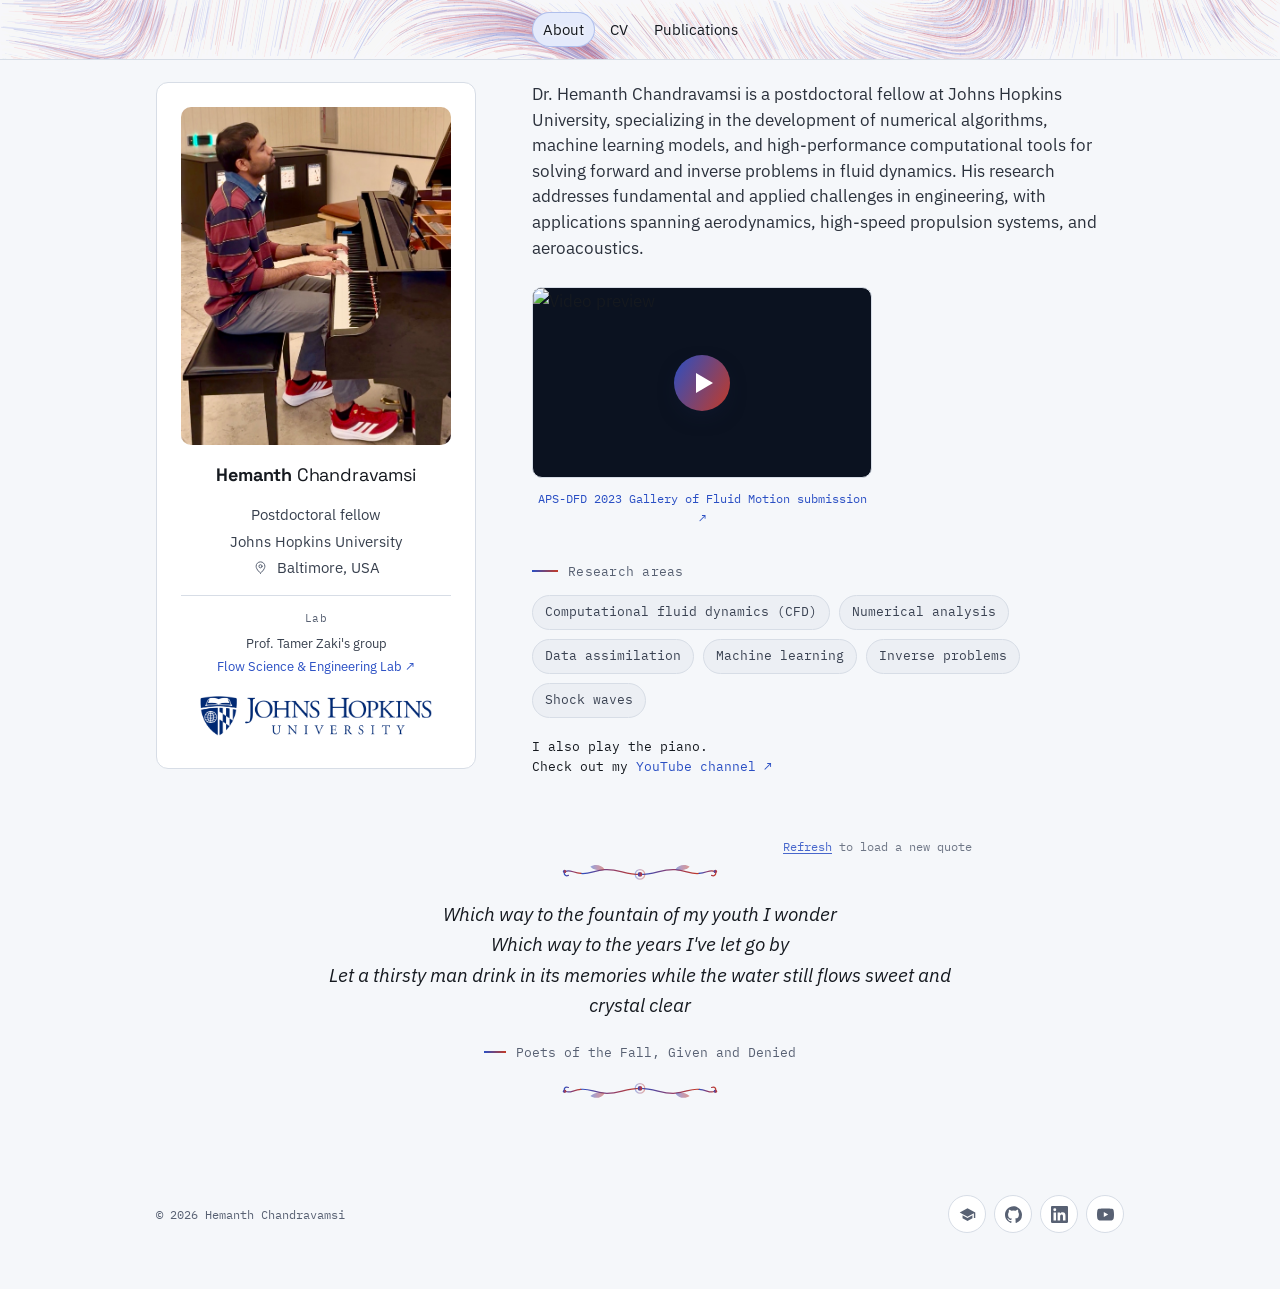
==== index.html @ 1eea8dad "Home: piano photo, YouTube footer icon, two-line channel plug Swap the sidebar portrait for a piano " ====
<!DOCTYPE html>
<html lang="en">
<head>
<!-- Google tag (gtag.js) -->
<script async src="https://www.googletagmanager.com/gtag/js?id=G-M04V89ZM2X"></script>
<script>
  window.dataLayer = window.dataLayer || [];
  function gtag(){dataLayer.push(arguments);}
  gtag('js', new Date());

  gtag('config', 'G-M04V89ZM2X');
</script>
<meta charset="utf-8" />
<meta name="viewport" content="width=device-width, initial-scale=1" />
<title>Hemanth Chandravamsi · Computational Fluid Dynamics</title>
<meta name="description" content="Hemanth Chandravamsi, postdoctoral fellow at Johns Hopkins University. Numerical methods for high-speed flows: shock waves, supersonic jet noise, and scientific machine learning." />
<link rel="preconnect" href="https://fonts.googleapis.com" />
<link rel="preconnect" href="https://fonts.gstatic.com" crossorigin />
<link href="https://fonts.googleapis.com/css2?family=Space+Grotesk:wght@400;500;600;700&family=IBM+Plex+Sans:wght@400;500;600&family=IBM+Plex+Mono:wght@400;500&display=swap" rel="stylesheet" />
<link rel="stylesheet" href="assets/style.css" />
</head>
<body>

<nav class="nav">
  <canvas id="navflow" aria-hidden="true"></canvas>
  <div class="nav-inner">
    <button class="nav-toggle" type="button" aria-label="Open menu" aria-expanded="false"><span></span><span></span><span></span></button>
    <div class="tabs">
      <a href="index.html" aria-current="page">About</a>
      <a href="cv.html">CV</a>
      <a href="publications.html">Publications</a>
    </div>
  </div>
</nav>

<main>
  <section class="section quote-host">
    <div class="wrap split">
      <div>
        <p class="standfirst">Dr. Hemanth Chandravamsi is a postdoctoral fellow at Johns Hopkins University, specializing in the development of numerical algorithms, machine learning models, and high-performance computational tools for solving forward and inverse problems in fluid dynamics. His research addresses fundamental and applied challenges in engineering, with applications spanning aerodynamics, high-speed propulsion systems, and aeroacoustics.</p>
        <figure class="video-figure">
          <div class="video-embed" id="ytfacade" role="button" tabindex="0" aria-label="Play the video">
            <img class="yt-poster" src="https://i.ytimg.com/vi/B1hGOlWYCCA/maxresdefault.jpg" alt="Video preview" loading="lazy" onerror="this.onerror=null;this.src='https://i.ytimg.com/vi/B1hGOlWYCCA/hqdefault.jpg'" />
            <span class="yt-play" aria-hidden="true"></span>
          </div>
          <figcaption class="video-cap">
            <a href="https://gfm.aps.org/meetings/dfd-2023/650210c2199e4c1475d6f135" target="_blank" rel="noopener">APS-DFD 2023 Gallery of Fluid Motion submission ↗</a>
          </figcaption>
        </figure>
        <p class="eyebrow" style="margin-top:34px">Research areas</p>
        <div class="chips">
          <span class="chip">Computational fluid dynamics (CFD)</span>
          <span class="chip">Numerical analysis</span>
          <span class="chip">Data assimilation</span>
          <span class="chip">Machine learning</span>
          <span class="chip">Inverse problems</span>
          <span class="chip">Shock waves</span>
        </div>
        <p class="yt-line">I also play the piano.<br>Check out my <a href="https://www.youtube.com/@HemanthChandravamsi" target="_blank" rel="noopener">YouTube channel ↗</a></p>
      </div>

      <aside class="panel panel-id" aria-label="Hemanth Chandravamsi">
        <img class="panel-photo" src="assets/home/portrait-piano.jpg" alt="Hemanth Chandravamsi" onerror="this.style.display='none'" />
        <p class="id-name"><b>Hemanth</b> Chandravamsi</p>
        <ul class="id-list">
          <li>Postdoctoral fellow</li>
          <li>Johns Hopkins University</li>
          <li><svg class="ic" viewBox="0 0 24 24" fill="none" stroke="currentColor" stroke-width="1.6" stroke-linecap="round" stroke-linejoin="round" aria-hidden="true"><path d="M12 21s7-5.5 7-11a7 7 0 1 0-14 0c0 5.5 7 11 7 11z"/><circle cx="12" cy="10" r="2.5"/></svg>Baltimore, USA</li>
        </ul>
        <div class="id-lab">
          <span class="lab-k">Lab</span>
          <span>Prof. Tamer Zaki's group</span>
          <a href="https://engineering.jhu.edu/zaki/" target="_blank" rel="noopener">Flow Science &amp; Engineering Lab ↗</a>
        </div>
        <div class="id-logo-wrap"><img class="id-logo" src="assets/logos/jhu.png" alt="Johns Hopkins University" loading="lazy" /></div>
      </aside>
    </div>
    <div class="wrap quote-wrap">
      <figure class="quote-box">
        <p class="quote-hint"><button type="button" id="quote-refresh" class="qlink">Refresh</button> to load a new quote</p>
        <svg class="flourish" viewBox="0 0 220 26" aria-hidden="true"><defs><linearGradient id="fg" x1="0" x2="1" y1="0" y2="0"><stop offset="0" stop-color="#2A4FC4"/><stop offset=".5" stop-color="#8a3d6f"/><stop offset="1" stop-color="#C43A26"/></linearGradient></defs><g fill="none" stroke="url(#fg)" stroke-width="1.3" stroke-linecap="round"><path d="M110 13 C126 13 133 7 147 8 C158 8.8 163 13 172 12"/><path d="M172 12 C180 11.3 184 7.5 188 10 C191 12 188.5 15.5 185 14"/><path d="M110 13 C94 13 87 7 73 8 C62 8.8 57 13 48 12"/><path d="M48 12 C40 11.3 36 7.5 32 10 C29 12 31.5 15.5 35 14"/><circle cx="110" cy="13" r="5" opacity=".4"/></g><g fill="url(#fg)" stroke="none"><path d="M147 8 C150 2.5 158 1.8 162 5 C158 9 150 9.5 147 8 Z" opacity=".5"/><path d="M73 8 C70 2.5 62 1.8 58 5 C62 9 70 9.5 73 8 Z" opacity=".5"/><circle cx="189" cy="10" r="1.8"/><circle cx="31" cy="10" r="1.8"/><circle cx="110" cy="13" r="2.4"/></g></svg>
        <p id="quote-fa" style="display:none"></p>
        <blockquote id="quote-text"></blockquote>
        <figcaption id="quote-by"></figcaption>
        <svg class="flourish flip" viewBox="0 0 220 26" aria-hidden="true"><defs><linearGradient id="fg2" x1="0" x2="1" y1="0" y2="0"><stop offset="0" stop-color="#2A4FC4"/><stop offset=".5" stop-color="#8a3d6f"/><stop offset="1" stop-color="#C43A26"/></linearGradient></defs><g fill="none" stroke="url(#fg2)" stroke-width="1.3" stroke-linecap="round"><path d="M110 13 C126 13 133 7 147 8 C158 8.8 163 13 172 12"/><path d="M172 12 C180 11.3 184 7.5 188 10 C191 12 188.5 15.5 185 14"/><path d="M110 13 C94 13 87 7 73 8 C62 8.8 57 13 48 12"/><path d="M48 12 C40 11.3 36 7.5 32 10 C29 12 31.5 15.5 35 14"/><circle cx="110" cy="13" r="5" opacity=".4"/></g><g fill="url(#fg2)" stroke="none"><path d="M147 8 C150 2.5 158 1.8 162 5 C158 9 150 9.5 147 8 Z" opacity=".5"/><path d="M73 8 C70 2.5 62 1.8 58 5 C62 9 70 9.5 73 8 Z" opacity=".5"/><circle cx="189" cy="10" r="1.8"/><circle cx="31" cy="10" r="1.8"/><circle cx="110" cy="13" r="2.4"/></g></svg>
      </figure>
    </div>
  </section>

</main>

<footer class="footer">
  <div class="wrap footer-inner">
    <span class="foot-note">© 2026 Hemanth Chandravamsi</span>
    <div class="social">
      <a href="https://scholar.google.com/citations?user=fM2UaHoAAAAJ&hl=en" target="_blank" rel="noopener" aria-label="Google Scholar"><svg viewBox="0 0 24 24" fill="currentColor" aria-hidden="true"><path d="M5 13.18v4L12 21l7-3.82v-4L12 17l-7-3.82zM12 3 1 9l11 6 9-4.91V17h2V9L12 3z"/></svg></a>
      <a href="https://github.com/hemanthgrylls" target="_blank" rel="noopener" aria-label="GitHub"><svg viewBox="0 0 24 24" fill="currentColor" aria-hidden="true"><path d="M12 .5C5.37.5 0 5.87 0 12.5c0 5.3 3.44 9.8 8.21 11.39.6.11.82-.26.82-.58 0-.29-.01-1.05-.02-2.06-3.34.73-4.04-1.61-4.04-1.61-.55-1.39-1.34-1.76-1.34-1.76-1.09-.75.08-.73.08-.73 1.21.09 1.84 1.24 1.84 1.24 1.07 1.84 2.81 1.31 3.5 1 .11-.78.42-1.31.76-1.61-2.67-.3-5.47-1.34-5.47-5.95 0-1.31.47-2.39 1.24-3.23-.12-.31-.54-1.53.12-3.19 0 0 1.01-.32 3.3 1.23a11.5 11.5 0 0 1 6 0c2.29-1.55 3.3-1.23 3.3-1.23.66 1.66.24 2.88.12 3.19.77.84 1.24 1.92 1.24 3.23 0 4.62-2.81 5.64-5.49 5.94.43.37.81 1.1.81 2.22 0 1.6-.01 2.89-.01 3.29 0 .32.22.7.83.58A12.01 12.01 0 0 0 24 12.5C24 5.87 18.63.5 12 .5z"/></svg></a>
      <a href="https://www.linkedin.com/in/hemanth-chandravamsi-6863078b/" target="_blank" rel="noopener" aria-label="LinkedIn"><svg viewBox="0 0 24 24" fill="currentColor" aria-hidden="true"><path d="M20.45 20.45h-3.56v-5.57c0-1.33-.02-3.04-1.85-3.04-1.85 0-2.14 1.45-2.14 2.94v5.67H9.34V9h3.42v1.56h.05c.48-.9 1.64-1.85 3.37-1.85 3.6 0 4.27 2.37 4.27 5.46v6.28zM5.34 7.43a2.06 2.06 0 1 1 0-4.13 2.06 2.06 0 0 1 0 4.13zM7.12 20.45H3.56V9h3.56v11.45zM22.22 0H1.77C.79 0 0 .77 0 1.73v20.54C0 23.23.79 24 1.77 24h20.45c.98 0 1.78-.77 1.78-1.73V1.73C24 .77 23.2 0 22.22 0z"/></svg></a>
      <a href="https://www.youtube.com/@HemanthChandravamsi" target="_blank" rel="noopener" aria-label="YouTube"><svg viewBox="0 0 24 24" fill="currentColor" aria-hidden="true"><path d="M23.5 6.19a3.02 3.02 0 0 0-2.12-2.14C19.51 3.5 12 3.5 12 3.5s-7.51 0-9.38.55A3.02 3.02 0 0 0 .5 6.19 31.6 31.6 0 0 0 0 12a31.6 31.6 0 0 0 .5 5.81 3.02 3.02 0 0 0 2.12 2.14c1.87.55 9.38.55 9.38.55s7.51 0 9.38-.55a3.02 3.02 0 0 0 2.12-2.14A31.6 31.6 0 0 0 24 12a31.6 31.6 0 0 0-.5-5.81zM9.6 15.6V8.4L15.82 12 9.6 15.6z"/></svg></a>
    </div>
  </div>
</footer>

<script src="assets/fields.js"></script>
<script src="assets/navflow.js"></script>
<script>
(function () {
  var quotes = [
    { t: "Plato is my friend, Aristotle is my friend, but my greatest friend is truth.", b: "Sir Isaac Newton" },
    { t: "Fear is for people who don't get out very much.", b: "Rick Steves" },
    { t: "The first principle is that you must not fool yourself and you are the easiest person to fool.", b: "Richard P. Feynman" },
    { t: "I think it's much more interesting to live not knowing than to have answers which might be wrong.", b: "Richard P. Feynman" },
    { t: "You can know the name of a bird in all the languages of the world, but when you're finished, you'll know absolutely nothing whatever about the bird. So let's look at the bird and see what it's doing. That's what counts. I learned very early the difference between knowing the name of something and knowing something.", b: "Richard P. Feynman" },
    { t: "What you do in life, echoes in eternity.", b: "Marcus Aurelius, Meditations" },
    { t: "Choose not to be harmed — and you won't feel harmed.\nDon't feel harmed — and you haven't been.", b: "Marcus Aurelius, Meditations (trans. Gregory Hays)" },
    { t: "The best revenge is to be unlike him who performed the injury.", b: "Marcus Aurelius, Meditations (trans. George Long)" },
    { t: "How ridiculous and how strange to be surprised at anything which happens in life.", b: "Marcus Aurelius, Meditations" },
    { t: "The impediment to action advances action. What stands in the way becomes the way.", b: "Marcus Aurelius, Meditations (trans. Gregory Hays)" },
    { t: "Truth is the beginning of every good to the gods, and of every good to man.", b: "Plato" },
    { t: "Games are lost in the same spirit in which they are won.", b: "Unknown" },
    { t: "In reality it is always you vs you.", b: "Virat Kohli" },
    { t: "It is good people who make good places.", b: "Anna Sewell" },
    { t: "I think you should keep going just to see what happens.", b: "Unknown" },
    { t: "Nullius in verba (Take nobody's word for it).", b: "Royal Society" },
    { t: "What I cannot create, I do not understand.", b: "Richard P. Feynman" },
    { t: "I would rather have questions that can't be answered than answers that can't be questioned.", b: "Richard P. Feynman" },
    { t: "Study hard what interests you the most in the most undisciplined, irreverent and original manner possible.", b: "Richard P. Feynman" },
    { t: "Nearly everything is really interesting if you go into it deeply enough.", b: "Richard P. Feynman" },
    { t: "It doesn't matter how beautiful your theory is; if it doesn't agree with experiment, it's wrong.", b: "Richard P. Feynman" },
    { t: "I think I can safely say that nobody understands quantum mechanics.", b: "Richard P. Feynman" },
    { t: "Logic is the foundation of the certainty of all the knowledge we acquire.", b: "Leonhard Euler" },
    { t: "Mathematicians have tried in vain to this day to discover some order in the sequence of prime numbers, and we have reason to believe that it is a mystery into which the human mind will never penetrate.", b: "Leonhard Euler" },
    { t: "Nothing takes place in the world whose meaning is not that of some maximum or minimum.", b: "Leonhard Euler" },
    { t: "Be less curious about people and more curious about ideas.", b: "Marie Curie" },
    { t: "We suffer more often in imagination than in reality.", b: "Seneca" },
    { t: "The butterfly counts not months but moments, and has time enough.", b: "Rabindranath Tagore" },
    { t: "No man is free who is not master of himself.", b: "Epictetus" },
    { t: "Where the clear stream of reason has not lost its way into the dreary desert sand of dead habit; where the mind is led forward by thee into ever-widening thought and action, into that heaven of freedom.", b: "Rabindranath Tagore" },
    { t: "For the mind that is uncontrolled there is no wisdom. For the uncontrolled there is no peace. And for one without peace, how can there be happiness?", b: "Gita" },
    { t: "Get busy living, or get busy dying.", b: "The Shawshank Redemption" },
    { t: "You will love again the stranger who was your self. Give wine. Give bread. Give back your heart to itself, to the stranger who has loved you all your life, whom you ignored for another, who knows you by heart. Sit. Feast on your life.", b: "Derek Walcott, Love After Love" },
    { script: "از کفر و ز اسلام برون صحرائیست، ما را به میان آن فضا سودائیست", rtl: 1, t: "Out beyond ideas of wrongdoing and rightdoing, there is a field. I'll meet you there.", b: "Rumi" },
    { script: "అంతరాంతరము లెంచి చూడ పిండపు శోధనమొక్కటే\n(Antharantharamu lenchi chooda pindapu shodhanamokkate)", t: "When you look deep inside, the physical creation and biological reality of all human beings are completely identical.", b: "Annamayya Keerthanalu" },
    { t: "The greatest victory is that which requires no battle.", b: "Sun Tzu, The Art of War" },
    { t: "Pain and suffering are always inevitable for a large intelligence and a deep heart.", b: "Fyodor Dostoevsky, Crime and Punishment" },
    { t: "An injury to one is an injury to all.", b: "Industrial Workers of the World" },
    { t: "Create what is worthy of being created, not what the powerful will reward you for.", b: "Bammera Pothana" },
    { t: "The woods are lovely, dark and deep,\nBut I have promises to keep,\nAnd miles to go before I sleep,\nAnd miles to go before I sleep.", b: "Robert Frost, Stopping by Woods on a Snowy Evening" },
    { t: "Then you remembered who you are.", b: "Unknown" },
    { t: "The pursuit of positive experience is itself a negative experience.\nThe acceptance of negative experience is itself a positive experience.", b: "Mark Manson, The Subtle Art of Not Giving a F*ck \u2014 the Backwards Law" },
    { t: "Why do we fall, Bruce?\nSo that we can learn to pick ourselves up.", b: "Batman Begins" },
    { t: "Do you have the patience to wait\ntill your mud settles and the water is clear?\nCan you remain unmoving\ntill the right action arises by itself?", b: "Lao Tzu, Tao Te Ching (trans. Stephen Mitchell)" },
    { t: "If you want to become whole,\nlet yourself be partial.\nIf you want to become straight,\nlet yourself be crooked.\nIf you want to become full,\nlet yourself be empty.", b: "Lao Tzu, Tao Te Ching (trans. Stephen Mitchell)" },
    { t: "By letting it go it all gets done.", b: "Lao Tzu, Tao Te Ching" },
    { script: "जब जब दर्द का बादल छाया, जब ग़म का साया लहराया\nजब आँसू पलकों तक आया, जब यह तनहा दिल घबराया\nहमने दिल को यह समझाया\nदिल आख़िर तू क्यूँ रोता है\n(Jab jab dard ka baadal chhaya, jab gham ka saaya lehraya\nJab aansu palkon tak aaya, jab yeh tanha dil ghabraya\nHumne dil ko yeh samjhaya\nDil aakhir tu kyun rota hai)", t: "Whenever the cloud of pain has gathered, whenever sorrow’s shadow has swayed, whenever tears have risen to the lashes, whenever this lonely heart has trembled — we have told the heart: after all, why do you weep?", b: "Javed Akhtar, Zindagi Na Milegi Dobara" },
    { t: "You don't have to finish everything tonight.", b: "Unknown" },
    { d: 1, t: "Which way to the fountain of my youth I wonder\nWhich way to the years I've let go by\nLet a thirsty man drink in its memories while the water still flows sweet and crystal clear", b: "Poets of the Fall, Given and Denied" }
  ];
  var qt = document.getElementById("quote-text");
  var qb = document.getElementById("quote-by");
  var qfa = document.getElementById("quote-fa");
  var box = document.querySelector(".quote-box");
  var lastShown = -1;
  // the designated default quote, shown to a first-time visitor
  function defaultIndex() {
    for (var i = 0; i < quotes.length; i++) if (quotes[i].d) return i;
    return 0;
  }
  // shuffled "deck" so every quote appears once before any repeats
  var deck = [];
  function refill() {
    deck = quotes.map(function (_, i) { return i; });
    for (var i = deck.length - 1; i > 0; i--) {
      var j = Math.floor(Math.random() * (i + 1));
      var t = deck[i]; deck[i] = deck[j]; deck[j] = t;
    }
    if (deck.length > 1 && deck[0] === lastShown) { var s = deck[0]; deck[0] = deck[1]; deck[1] = s; }
  }
  function nextIndex() {
    if (!deck.length) refill();
    return deck.shift();
  }
  function render(i) {
    lastShown = i;
    if (quotes[i].script) { qfa.textContent = quotes[i].script; qfa.dir = quotes[i].rtl ? "rtl" : "ltr"; qfa.style.display = ""; }
    else { qfa.textContent = ""; qfa.style.display = "none"; }
    qt.textContent = quotes[i].t;
    qb.textContent = quotes[i].b;
  }
  // first-ever visit shows the default quote; the deck guarantees no repeats until all shown
  function showQuote() { render(nextIndex()); }
  var firstVisit = false;
  try { if (!localStorage.getItem("qSeen")) { firstVisit = true; localStorage.setItem("qSeen", "1"); } } catch (e) {}
  refill();
  if (firstVisit) {
    var di = defaultIndex();
    var dp = deck.indexOf(di); if (dp > -1) deck.splice(dp, 1);
    render(di);
  } else {
    render(nextIndex());
  }
  var rb = document.getElementById("quote-refresh");
  var reduce = window.matchMedia && window.matchMedia("(prefers-reduced-motion: reduce)").matches;

  function fadeInNew() {
    showQuote();
    qb.classList.remove("no-dash");
    var els = [qt, qb];
    if (qfa.style.display !== "none") els.push(qfa);
    for (var i = 0; i < els.length; i++) { els[i].style.color = ""; els[i].style.opacity = "0"; }
    requestAnimationFrame(function () {
      for (var i = 0; i < els.length; i++) { els[i].style.transition = "opacity .32s ease"; els[i].style.opacity = "1"; }
      setTimeout(function () { for (var j = 0; j < els.length; j++) els[j].style.transition = ""; }, 380);
    });
  }

  // dissolve one element's rendered content into rising particles, then call onDone.
  // opts.dash draws the author line's gradient dash so it breaks up too.
  function dissolveEl(el, onDone, opts) {
    opts = opts || {};
    var rect = el.getBoundingClientRect();
    var w = Math.ceil(rect.width), h = Math.ceil(rect.height);
    if (!w || !h) { onDone(); return; }
    var cs = getComputedStyle(el);
    var dpr = Math.min(window.devicePixelRatio || 1, 2);
    var cv = document.createElement("canvas");
    cv.width = w * dpr; cv.height = h * dpr;
    cv.style.cssText = "position:absolute;left:0;top:0;width:" + w + "px;height:" + h + "px;pointer-events:none;";
    var c = cv.getContext("2d");
    c.scale(dpr, dpr);
    var fs = parseFloat(cs.fontSize);
    var lh = parseFloat(cs.lineHeight) || fs * 1.6;
    c.font = cs.fontStyle + " " + cs.fontWeight + " " + fs + "px " + cs.fontFamily;
    c.textBaseline = "middle";
    if (opts.dash) {
      // author line: gradient dash + gap + text, centered as one group
      c.textAlign = "left";
      var dashW = 22, gap = 10, midY = h / 2;
      var txt = el.textContent || "";
      var txtW = c.measureText(txt).width;
      var startX = Math.max(0, (w - (dashW + gap + txtW)) / 2);
      var g = c.createLinearGradient(startX, 0, startX + dashW, 0);
      g.addColorStop(0, "#2A4FC4"); g.addColorStop(1, "#C43A26");
      c.fillStyle = g;
      c.fillRect(startX, midY - 1, dashW, 2);
      c.fillStyle = cs.color;
      c.fillText(txt, startX + dashW + gap, midY);
    } else {
      c.fillStyle = cs.color;
      c.textAlign = "center";
      var words = (el.textContent || "").split(/\s+/), lines = [], cur = "";
      for (var i = 0; i < words.length; i++) {
        var t = cur ? cur + " " + words[i] : words[i];
        if (c.measureText(t).width > w && cur) { lines.push(cur); cur = words[i]; } else cur = t;
      }
      if (cur) lines.push(cur);
      var oy = (h - lines.length * lh) / 2;
      for (var j = 0; j < lines.length; j++) c.fillText(lines[j], w / 2, oy + (j + 0.5) * lh);
    }
    var data = c.getImageData(0, 0, cv.width, cv.height).data;
    var step = (w * h > 90000) ? 4 : (w > 480 ? 3 : 2);
    var ps = [];
    for (var y = 0; y < h; y += step) {
      for (var x = 0; x < w; x += step) {
        var idx = (Math.round(y * dpr) * cv.width + Math.round(x * dpr)) * 4;
        if (data[idx + 3] > 90) {
          ps.push({ x: x, y: y, vx: (Math.random() - 0.5) * 1.1, vy: -(0.3 + Math.random() * 1.3), a: 1, d: 0.012 + Math.random() * 0.022, col: data[idx] + "," + data[idx + 1] + "," + data[idx + 2] });
        }
      }
    }
    c.clearRect(0, 0, w, h);
    el.style.position = "relative";
    el.style.color = "transparent";
    if (opts.dash) el.classList.add("no-dash");
    el.appendChild(cv);
    function frame() {
      c.clearRect(0, 0, w, h);
      var alive = 0;
      for (var k = 0; k < ps.length; k++) {
        var p = ps[k];
        if (p.a <= 0) continue;
        p.x += p.vx; p.y += p.vy; p.vy += 0.014; p.a -= p.d;
        if (p.a > 0) { alive++; c.globalAlpha = p.a; c.fillStyle = "rgb(" + p.col + ")"; c.fillRect(p.x, p.y, 1.6, 1.6); }
      }
      if (alive > 0) { requestAnimationFrame(frame); }
      else { cv.remove(); onDone(); }
    }
    requestAnimationFrame(frame);
  }

  // dissolve the quote, author (with its dash), and script line together, then swap in
  function dissolve() {
    var items = [{ el: qt }, { el: qb, dash: true }];
    if (qfa.style.display !== "none" && qfa.textContent) items.push({ el: qfa });
    var pending = items.length;
    var done = function () { if (--pending === 0) fadeInNew(); };
    for (var i = 0; i < items.length; i++) dissolveEl(items[i].el, done, items[i].dash ? { dash: true } : null);
  }

  if (rb) {
    rb.addEventListener("click", function () {
      if (reduce) { showQuote(); return; }
      try { dissolve(); } catch (e) { showQuote(); }
    });
  }

  var f = document.getElementById("ytfacade");
  if (f) {
    var play = function () {
      f.innerHTML = '<iframe src="https://www.youtube-nocookie.com/embed/B1hGOlWYCCA?autoplay=1&modestbranding=1&rel=0&playsinline=1" title="Large-eddy simulation of an impinging supersonic jet" allow="autoplay; encrypted-media; picture-in-picture; web-share" referrerpolicy="strict-origin-when-cross-origin" allowfullscreen></iframe>';
      f.removeAttribute("role");
      f.removeAttribute("tabindex");
      f.removeAttribute("aria-label");
    };
    f.addEventListener("click", play);
    f.addEventListener("keydown", function (e) {
      if (e.key === "Enter" || e.key === " ") { e.preventDefault(); play(); }
    });
  }
})();
</script>
</body>
</html>
---- assets/style.css ----
/* ============================================================
   Hemanth Chandravamsi — personal site
   Identity: CFD "coolwarm" diverging colormap on instrument paper.
   ============================================================ */

:root {
  /* palette */
  --ground:   #F5F7FA;   /* cool off-white / instrument paper */
  --ground-2: #ECEFF4;   /* faint panel tint */
  --line:     #D7DDE6;   /* hairlines */
  --text:     #15191F;   /* ink */
  --muted:    #586173;   /* secondary text */
  --cool:     #2A4FC4;   /* blue end of coolwarm — compression */
  --warm:     #C43A26;   /* red end of coolwarm — expansion / heat */
  --cool-soft:#E4EAFB;
  --warm-soft:#F8E6E2;
  --cat-comp: var(--warm);   /* compressible flows */
  --cat-num:  var(--cool);   /* numerical analysis */
  --cat-ml:   #2E9E63;       /* machine learning */
  --cat-hpc:  #E0A32E;       /* software / HPC */

  /* type */
  --display: "Space Grotesk", system-ui, sans-serif;
  --body: "IBM Plex Sans", system-ui, sans-serif;
  --mono: "IBM Plex Mono", ui-monospace, "SFMono-Regular", monospace;

  /* scale / rhythm */
  --maxw: 1080px;
  --pad: clamp(20px, 5vw, 56px);
  --r: 12px;
}

* { box-sizing: border-box; }

html { -webkit-text-size-adjust: 100%; scroll-behavior: smooth; }

body {
  margin: 0;
  background: var(--ground);
  overflow-x: hidden;
  color: var(--text);
  font-family: var(--body);
  font-size: 17px;
  line-height: 1.6;
  -webkit-font-smoothing: antialiased;
  text-rendering: optimizeLegibility;
}

@media (prefers-reduced-motion: reduce) {
  html { scroll-behavior: auto; }
}

a { color: var(--cool); text-decoration: none; }
a:hover { text-decoration: underline; text-underline-offset: 3px; }

:focus-visible {
  outline: 2px solid var(--cool);
  outline-offset: 3px;
  border-radius: 3px;
}

img { max-width: 100%; display: block; }

/* ---------- layout primitives ---------- */
.wrap { max-width: var(--maxw); margin: 0 auto; padding-inline: var(--pad); }

.eyebrow {
  font-family: var(--mono);
  font-size: 12.5px;
  letter-spacing: 0.02em;
  color: var(--muted);
  margin: 0 0 14px;
  display: flex;
  align-items: center;
  gap: 10px;
}
.eyebrow::before {
  content: "";
  width: 26px; height: 2px;
  background: linear-gradient(90deg, var(--cool), var(--warm));
  display: inline-block;
}

h1, h2, h3 { font-family: var(--display); font-weight: 600; line-height: 1.08; letter-spacing: -0.01em; }

/* ---------- top nav (tabs) ---------- */
.nav {
  position: sticky;
  top: 0;
  z-index: 20;
  background: var(--ground);
  border-bottom: 1px solid var(--line);
  overflow: hidden;
}
#navflow {
  position: absolute;
  inset: 0;
  width: 100%;
  height: 100%;
  display: block;
  pointer-events: none;
  z-index: 0;
}
.nav-inner {
  position: relative;
  z-index: 1;
  max-width: var(--maxw);
  margin: 0 auto;
  padding: 12px var(--pad);
  display: flex;
  align-items: center;
  justify-content: center;
  gap: 18px;
}
.brand {
  font-family: var(--display);
  font-weight: 400;
  font-size: 17.5px;
  letter-spacing: -0.01em;
  color: var(--text);
  margin-right: auto;
  display: flex;
  align-items: center;
  gap: 10px;
  text-shadow: 0 0 5px var(--ground), 0 0 5px var(--ground);
}
.brand b { font-weight: 700; }
.brand:hover { text-decoration: none; }
.brand .mark {
  width: 13px; height: 13px; border-radius: 50%;
  background: radial-gradient(circle at 32% 32%, var(--warm), var(--cool) 78%);
  box-shadow: 0 0 0 3px var(--ground), 0 0 0 4px var(--line);
}
.tabs { display: flex; gap: 4px; flex-wrap: wrap; }
.tabs a {
  font-size: 14.5px;
  color: var(--text);
  padding: 6px 11px;
  border-radius: 999px;
  white-space: nowrap;
  /* ground-colored halo keeps text legible over the navflow particles */
  text-shadow: 0 0 5px var(--ground), 0 0 5px var(--ground);
}
.tabs a:hover { color: var(--text); background: var(--ground-2); text-decoration: none; }
.tabs a[aria-current="page"] {
  color: var(--text);
  background: var(--cool-soft);
  box-shadow: inset 0 0 0 1px color-mix(in srgb, var(--cool) 28%, transparent);
}

/* mobile hamburger (hidden on desktop) */
.nav-toggle {
  display: none;
  flex-direction: column;
  justify-content: center;
  gap: 4px;
  width: 40px;
  height: 34px;
  padding: 0 9px;
  background: #fff;
  border: 1px solid var(--line);
  border-radius: 8px;
  cursor: pointer;
}
.nav-toggle span {
  display: block;
  width: 100%;
  height: 2px;
  background: var(--text);
  border-radius: 2px;
  transition: transform .2s ease, opacity .2s ease;
}
.nav.open .nav-toggle span:nth-child(1) { transform: translateY(6px) rotate(45deg); }
.nav.open .nav-toggle span:nth-child(2) { opacity: 0; }
.nav.open .nav-toggle span:nth-child(3) { transform: translateY(-6px) rotate(-45deg); }

@media (max-width: 600px) {
  .nav-inner { flex-wrap: wrap; }
  .nav-toggle { display: flex; }
  .tabs {
    display: none;
    flex-basis: 100%;
    width: 100%;
    flex-direction: column;
    align-items: center;
    gap: 2px;
    margin-top: 8px;
    padding-top: 8px;
    border-top: 1px solid var(--line);
  }
  .nav.open .tabs { display: flex; }
  .tabs a { padding: 11px 12px; font-size: 15px; }
}

/* ---------- hero ---------- */
.hero { position: relative; overflow: hidden; border-bottom: 1px solid var(--line); }
#flow {
  position: absolute; inset: 0;
  width: 100%; height: 100%;
  display: block;
}
.hero::after { /* legibility veil — fades the field toward text */
  content: "";
  position: absolute; inset: 0;
  background:
    linear-gradient(100deg, var(--ground) 8%, color-mix(in srgb, var(--ground) 55%, transparent) 52%, transparent 86%);
  pointer-events: none;
}
.hero-inner {
  position: relative;
  z-index: 2;
  max-width: var(--maxw);
  margin: 0 auto;
  padding: clamp(16px, 2.6vw, 28px) var(--pad) clamp(14px, 2.2vw, 24px);
}
.hero h1 {
  font-size: clamp(30px, 4.8vw, 50px);
  margin: 0 0 10px;
  max-width: 18ch;
}
.lede {
  font-size: clamp(18px, 2.4vw, 22px);
  line-height: 1.5;
  color: #2b313c;
  max-width: 42ch;
  margin: 0 0 14px;
}
.lede .hl { color: var(--warm); font-weight: 500; }

/* buttons */
.actions { display: flex; flex-wrap: wrap; gap: 12px; }
.btn {
  font-family: var(--body);
  font-size: 15px;
  font-weight: 500;
  padding: 11px 20px;
  border-radius: 999px;
  border: 1px solid var(--line);
  background: #fff;
  color: var(--text);
  cursor: pointer;
  transition: transform .12s ease, box-shadow .12s ease, background .12s ease;
}
.btn:hover { text-decoration: none; transform: translateY(-1px); box-shadow: 0 6px 18px -10px rgba(20,30,60,.5); }
.btn.primary {
  background: var(--cool);
  border-color: var(--cool);
  color: #fff;
}
.btn.primary:hover { background: color-mix(in srgb, var(--cool) 88%, black); }

/* ---------- sections ---------- */
.section { padding: clamp(48px, 8vw, 88px) 0; border-bottom: 1px solid var(--line); }
.section:last-of-type { border-bottom: 0; }
main > section:first-of-type { padding-top: clamp(14px, 2vw, 22px); }
.section h2 { font-size: clamp(26px, 4vw, 38px); margin: 0 0 8px; }
.section .sub { color: var(--muted); margin: 0 0 36px; max-width: 56ch; }

.lead-text { font-size: 18px; max-width: 62ch; }
.lead-text p { margin: 0 0 18px; }

.standfirst {
  font-size: clamp(15px, 1.6vw, 16.5px);
  line-height: 1.55;
  color: #2b313c;
  max-width: 58ch;
  margin: 0 0 22px;
}
.standfirst .hl { color: var(--warm); font-weight: 500; }

.yt-line { font-family: var(--mono); font-size: 12.5px; margin: 18px 0 0; }

.video-embed {
  position: relative;
  width: 100%;
  max-width: 560px;
  aspect-ratio: 16 / 9;
  margin: 28px 0 4px;
  border-radius: 10px;
  overflow: hidden;
  border: 1px solid var(--line);
  background: #0b1220;
}
.video-embed iframe {
  position: absolute;
  inset: 0;
  width: 100%;
  height: 100%;
  border: 0;
}
.video-embed[role="button"] { cursor: pointer; }
.yt-poster { position: absolute; inset: 0; width: 100%; height: 100%; object-fit: cover; }
.yt-play {
  position: absolute; top: 50%; left: 50%; transform: translate(-50%, -50%);
  width: 56px; height: 56px; border-radius: 50%;
  background: linear-gradient(120deg, var(--cool), var(--warm));
  box-shadow: 0 8px 22px -8px rgba(20, 30, 60, .65);
  display: grid; place-items: center;
  transition: transform .15s ease;
}
.yt-play::before {
  content: ""; width: 0; height: 0; margin-left: 4px;
  border-left: 17px solid #fff;
  border-top: 10px solid transparent;
  border-bottom: 10px solid transparent;
}
.video-embed:hover .yt-play,
.video-embed:focus-visible .yt-play { transform: translate(-50%, -50%) scale(1.07); }
.video-figure { max-width: 340px; margin: 26px 0 0; }
.video-figure .eyebrow { margin-bottom: 12px; }
.video-figure .video-embed { margin: 0; }
.video-cap {
  margin: 12px 0 0;
  text-align: center;
  display: flex;
  flex-direction: column;
  gap: 4px;
}
.video-cap .vtitle { font-family: var(--body); font-style: italic; font-size: 13.5px; color: var(--text); }
.video-cap a { font-family: var(--mono); font-size: 11.5px; color: var(--cool); }

/* ---------- rotating quote box ---------- */
.quote-wrap { margin-top: clamp(34px, 5vw, 56px); }
.quote-host { padding-bottom: clamp(30px, 4vw, 48px); }
.quote-box {
  position: relative;
  max-width: 720px;
  margin: 0 auto;
  text-align: center;
  padding: 6px clamp(12px, 4vw, 28px);
  transition: opacity .28s ease, filter .28s ease, transform .28s ease;
}
.quote-box.q-swap {
  opacity: 0;
  filter: blur(7px);
  transform: translateY(9px) scale(.985);
}
@media (prefers-reduced-motion: reduce) {
  .quote-box { transition: none; }
}
.flourish { display: block; width: min(210px, 58%); height: auto; margin: 0 auto 12px; }
.flourish.flip { transform: scaleY(-1); margin: 14px auto 0; }
.quote-hint {
  margin: 0 0 6px;
  text-align: right;
  font-family: var(--mono);
  font-size: 11.5px;
  color: var(--muted);
  opacity: .85;
}
.qlink {
  font: inherit;
  color: var(--cool);
  background: none;
  border: 0;
  padding: 0;
  cursor: pointer;
  text-decoration: underline;
  text-underline-offset: 2px;
}
.qlink:hover { color: color-mix(in srgb, var(--cool) 82%, black); }
.quote-box #quote-fa {
  font-family: "Kohinoor Telugu", "Telugu Sangam MN", "Nirmala UI", "Noto Sans Telugu", "Noto Naskh Arabic", var(--body), sans-serif;
  font-size: clamp(18px, 2.2vw, 22px);
  line-height: 1.5;
  color: var(--muted);
  margin: 0 0 14px;
  white-space: pre-line;
}
.quote-box blockquote {
  font-family: var(--body);
  font-style: italic;
  font-size: clamp(16px, 1.9vw, 19px);
  line-height: 1.6;
  color: var(--text);
  margin: 0;
  white-space: pre-line;
}
.quote-box figcaption {
  font-family: var(--mono);
  font-size: 12.5px;
  color: var(--muted);
  margin-top: 22px;
  display: inline-flex;
  align-items: center;
  gap: 10px;
}
.quote-box figcaption::before {
  content: "";
  display: inline-block;
  width: 22px;
  height: 2px;
  background: linear-gradient(90deg, var(--cool), var(--warm));
}
.quote-box figcaption.no-dash::before { display: none; }

/* research-interest chips */
.chips { display: flex; flex-wrap: wrap; gap: 9px; margin-top: 8px; }
.chip {
  font-family: var(--mono);
  font-size: 13px;
  padding: 6px 12px;
  border-radius: 999px;
  background: var(--ground-2);
  border: 1px solid var(--line);
  color: #3a4252;
}

/* generic card grid */
.grid { display: grid; gap: 18px; }
.grid.cols-2 { grid-template-columns: repeat(auto-fit, minmax(280px, 1fr)); }
.grid.cols-3 { grid-template-columns: repeat(auto-fit, minmax(240px, 1fr)); }

.card {
  background: #fff;
  border: 1px solid var(--line);
  border-radius: var(--r);
  padding: 26px 24px;
  position: relative;
}
.card .idx {
  font-family: var(--mono);
  font-size: 12.5px;
  color: var(--cool);
  letter-spacing: 0.08em;
}
.card h3 { font-size: 20px; margin: 10px 0 10px; }
.card p { margin: 0; color: #38404e; font-size: 15.5px; line-height: 1.55; }
.card .topline { height: 3px; border-radius: 3px 3px 0 0; position: absolute; top: 0; left: 0; right: 0;
  background: linear-gradient(90deg, var(--cool), var(--warm)); opacity: .85; }

/* featured project cards */
.proj { display: flex; flex-direction: column; gap: 12px; }
.proj .tag {
  font-family: var(--mono); font-size: 11.5px; letter-spacing: .08em;
  color: var(--warm);
}
.proj .links { display: flex; gap: 14px; font-family: var(--mono); font-size: 13px; margin-top: auto; }

/* ---------- metrics ---------- */
.metrics {
  display: grid;
  grid-template-columns: repeat(auto-fit, minmax(150px, 1fr));
  gap: 1px;
  background: var(--line);
  border: 1px solid var(--line);
  border-radius: var(--r);
  overflow: hidden;
  margin-bottom: 40px;
}
.metric { background: #fff; padding: 24px 22px; }
.metric .n { font-family: var(--display); font-size: 40px; font-weight: 600; line-height: 1;
  background: linear-gradient(135deg, var(--cool), var(--warm)); -webkit-background-clip: text; background-clip: text; color: transparent; }
.metric .l { font-family: var(--mono); font-size: 12px; letter-spacing: .08em; color: var(--muted); margin-top: 10px; }

/* compact citation line under the journal list */
.pub-head {
  display: flex;
  justify-content: space-between;
  align-items: baseline;
  gap: 6px 20px;
  flex-wrap: wrap;
  border-bottom: 1px solid var(--line);
  padding-bottom: 10px;
  margin: 0 0 6px;
}
.pub-head h3 {
  font-family: var(--display);
  font-size: 14px;
  font-weight: 600;
  letter-spacing: .04em;
  color: var(--muted);
  margin: 0; padding: 0; border: 0;
}
.metrics-mini {
  font-family: var(--mono);
  font-size: 12.5px;
  color: var(--muted);
  margin: 0;
  text-align: right;
}
.metrics-mini b { color: var(--text); font-weight: 600; }
.metrics-mini a { color: var(--cool); white-space: nowrap; }

/* ---------- publications ---------- */
.wrap.pubs { max-width: 920px; }
.pub-group {
  background: #fff;
  border: 1px solid var(--line);
  border-radius: var(--r);
  padding: 18px 26px 6px;
  box-shadow: 0 1px 3px rgba(20, 30, 60, .05);
  margin-bottom: 18px;
}
.pub-group > h3 {
  font-family: var(--display); font-size: 14px; font-weight: 600;
  letter-spacing: .04em; color: var(--muted);
  border-bottom: 1px solid var(--line); padding-bottom: 10px; margin: 0 0 6px;
}
.pub {
  position: relative;
  display: grid;
  grid-template-columns: 56px minmax(0, 1fr);
  gap: 18px;
  padding: 18px 0;
  border-bottom: 1px solid var(--line);
  align-items: baseline;
}
.pub:last-child { border-bottom: 0; }
.pub .year { font-family: var(--mono); font-size: 14px; color: var(--cool); }
.pub .title { font-family: var(--display); font-size: 17.5px; font-weight: 500; line-height: 1.3; margin: 0 0 6px; }
.pub .title a { color: var(--text); }
.pub .authors { font-size: 14.5px; color: var(--muted); margin: 0 0 6px; }
.pub .authors .me { color: var(--text); font-weight: 600; }
.pub .eqc { font-size: 13px; color: #6a7280; margin: 0 0 6px; }
.pub .meta { font-family: var(--mono); font-size: 12.5px; color: #6a7280; display: flex; flex-wrap: wrap; align-items: center; gap: 6px 12px; }
.arxiv-pdf { display: inline-flex; align-items: center; color: #C8322A; }
.arxiv-pdf:hover { opacity: .7; }
.arxiv-pdf svg { width: 16px; height: 16px; display: block; }
.pub .venue { font-style: italic; font-family: var(--body); color: #404856; }
.pub .cites { color: var(--warm); }

/* category accent bar (left edge) + color key */
.pub::before {
  content: "";
  position: absolute;
  left: -14px; top: 18px; bottom: 18px;
  width: 4px; border-radius: 4px;
  background: var(--bar, transparent);
}
.bar-c  { --bar: var(--cat-comp); }
.bar-n  { --bar: var(--cat-num); }
.bar-m  { --bar: var(--cat-ml); }
.bar-nc { --bar: linear-gradient(var(--cat-num) 0 50%, var(--cat-comp) 50% 100%); }
.bar-cs { --bar: linear-gradient(var(--cat-comp) 0 50%, var(--cat-hpc) 50% 100%); }
.bar-mc { --bar: linear-gradient(var(--cat-comp) 0 50%, var(--cat-ml) 50% 100%); }
.bar-mn { --bar: linear-gradient(var(--cat-num) 0 50%, var(--cat-ml) 50% 100%); }
.bar-ms { --bar: linear-gradient(var(--cat-ml) 0 50%, var(--cat-hpc) 50% 100%); }
.pub-key {
  display: flex; flex-wrap: wrap; gap: 8px 20px;
  margin: 0 0 18px; font-size: 13px; color: var(--muted);
}
.pub-key span { display: inline-flex; align-items: center; gap: 7px; }
.pub-key .dot { width: 9px; height: 9px; border-radius: 50%; display: inline-block; }
.dot-c { background: var(--cat-comp); }
.dot-n { background: var(--cat-num); }
.dot-m { background: var(--cat-ml); }
.dot-s { background: var(--cat-hpc); }

.talk { padding: 14px 0; border-bottom: 1px solid var(--line); }
.talk:last-child { border-bottom: 0; }
.talk .t { font-weight: 500; font-family: var(--display); }
.talk .d { font-family: var(--mono); font-size: 12.5px; color: var(--muted); }

/* ---------- gallery ---------- */
.gallery {
  display: grid;
  grid-template-columns: repeat(auto-fit, minmax(280px, 1fr));
  gap: 16px;
}
.tile {
  border: 1px solid var(--line);
  border-radius: var(--r);
  overflow: hidden;
  background: #fff;
}
.tile canvas, .tile img { width: 100%; height: 230px; object-fit: cover; display: block; background: #0b1220; }
.tile .cap { padding: 14px 16px; }
.tile .cap .k { font-family: var(--mono); font-size: 11.5px; letter-spacing: .06em; color: var(--warm); }
.tile .cap .t { font-family: var(--display); font-weight: 500; font-size: 16px; margin: 4px 0 4px; }
.tile .cap .d { font-size: 13.5px; color: var(--muted); margin: 0; line-height: 1.45; }

.note {
  font-size: 14.5px; color: var(--muted);
  background: var(--ground-2); border: 1px dashed var(--line);
  border-radius: var(--r); padding: 16px 18px; margin-top: 28px;
}
.note code { font-family: var(--mono); font-size: 13px; color: var(--cool); }

/* ---------- misc page ---------- */
.link-list { columns: 2; column-gap: 40px; }
.link-list li { break-inside: avoid; margin-bottom: 9px; font-size: 15px; }
@media (max-width: 620px) { .link-list { columns: 1; } }

.influences { display: flex; flex-wrap: wrap; gap: 8px; }
.influences .person {
  font-family: var(--mono); font-size: 13px; color: #3a4252;
  border: 1px solid var(--line); border-radius: 999px; padding: 6px 13px; background: #fff;
}

.quote {
  font-family: var(--display); font-weight: 500;
  font-size: clamp(20px, 3vw, 27px); line-height: 1.35;
  max-width: 24ch; margin: 0;
}
.quote .by { display: block; font-family: var(--mono); font-size: 13px; font-weight: 400; color: var(--muted); margin-top: 14px; }

/* ---------- footer ---------- */
.footer { padding: 40px 0 56px; }
.footer-inner { display: flex; flex-wrap: wrap; gap: 18px 28px; align-items: center; justify-content: space-between; }
.social { display: flex; gap: 8px; }
.social a {
  display: inline-flex; align-items: center; justify-content: center;
  width: 38px; height: 38px; color: var(--muted);
  border: 1px solid var(--line); border-radius: 50%; background: #fff;
  transition: color .12s ease, border-color .12s ease, transform .12s ease;
}
.social a:hover { color: var(--text); border-color: var(--cool); text-decoration: none; transform: translateY(-1px); }
.social svg { width: 17px; height: 17px; display: block; }
.foot-note { font-family: var(--mono); font-size: 12px; color: var(--muted); }

/* ---------- profile / CV timeline ---------- */
.cv-list { margin-top: 6px; }
.cv-item {
  display: grid;
  grid-template-columns: 160px 1fr;
  gap: 24px;
  padding: 24px 0;
  border-bottom: 1px solid var(--line);
}
.cv-item:last-child { border-bottom: 0; }
.cv-item .when { font-family: var(--mono); font-size: 13px; color: var(--cool); padding-top: 3px; }
.cv-item .role { font-family: var(--display); font-weight: 600; font-size: 19px; margin: 0 0 3px; line-height: 1.2; }
.cv-item .org { color: var(--muted); font-size: 15px; margin: 0 0 10px; }
.cv-item .desc { margin: 0; font-size: 15px; color: #38404e; line-height: 1.55; }
.cv-item .note-inline { font-family: var(--mono); font-size: 12.5px; color: var(--warm); margin-left: 8px; }
@media (max-width: 680px) { .cv-item { grid-template-columns: 1fr; gap: 6px; } }

/* ---------- CV: card layout (al-folio style) ---------- */
.cv { max-width: 920px; }
.cv-card {
  background: #fff;
  border: 1px solid var(--line);
  border-radius: var(--r);
  padding: 20px 26px 8px;
  margin-bottom: 18px;
  box-shadow: 0 1px 3px rgba(20, 30, 60, .05);
}
.cv-card > h3 {
  font-family: var(--display);
  font-size: 20px;
  font-weight: 600;
  margin: 4px 0 2px;
}
.cv-row {
  display: grid;
  grid-template-columns: 158px 1fr;
  gap: 22px;
  padding: 18px 0;
  border-top: 1px solid var(--line);
  margin-top: 14px;
}
.cv-row:first-of-type { border-top: 0; margin-top: 6px; }
.cv-aside { text-align: center; padding-top: 2px; }
.cv-badge {
  display: block;
  white-space: nowrap;
  text-align: center;
  font-family: var(--mono);
  font-size: 11px;
  font-weight: 600;
  letter-spacing: .03em;
  color: #4a5160;
  background: linear-gradient(120deg, color-mix(in srgb, var(--cool) 13%, #fff), color-mix(in srgb, var(--warm) 13%, #fff));
  border: 1px solid color-mix(in srgb, var(--cool) 15%, var(--line));
  border-radius: 6px;
  padding: 6px 8px;
  line-height: 1.3;
}
.cv-inst { display: block; font-size: 20px; margin-top: 9px; opacity: .55; }
.edu-row { grid-template-columns: 158px 1fr auto; }
.cv-logo {
  align-self: center;
  justify-self: end;
  height: 52px; width: auto; max-width: 120px;
  object-fit: contain;
}
.cv-logo[src*="iitm"], .cv-logo[src*="bits"] { height: 60px; max-width: 132px; }
/* wordmark logo shown in place of an institution name */
.id-logo-wrap { margin-top: 18px; }
.id-logo { display: inline-block; height: 40px; width: auto; max-width: 100%; }
.cv-body .title { font-family: var(--display); font-weight: 600; font-size: 17px; margin: 0 0 3px; }
.cv-body .title .note-inline { color: var(--warm); }
.cv-body .host { color: var(--muted); font-size: 14.5px; margin: 0 0 8px; line-height: 1.5; }
.cv-body .host b { color: #2b313c; font-weight: 600; }
.cv-body ul { margin: 0; padding-left: 18px; }
.cv-body li { font-size: 14.5px; color: #38404e; line-height: 1.5; margin-bottom: 4px; }
.cv-table { width: 100%; border-collapse: collapse; margin: 8px 0 10px; }
.cv-table td { padding: 6px 0; vertical-align: top; font-size: 15px; }
.cv-table td.k { font-weight: 600; width: 150px; color: var(--text); padding-right: 16px; }
.cv-table td.v { color: #38404e; }
.cv-card .intro { color: var(--muted); font-size: 14.5px; margin: 6px 0 4px; }
.cv-journals { margin: 6px 0 12px; padding-left: 18px; columns: 2; column-gap: 32px; }
.cv-journals li { font-size: 14.5px; color: #38404e; margin-bottom: 5px; break-inside: avoid; }
@media (max-width: 620px) {
  .cv-row { grid-template-columns: 1fr; gap: 8px; }
  .cv-aside { text-align: left; }
  .cv-badge { display: inline-block; }
  .cv-journals { columns: 1; }
  .pub-head { flex-direction: column; align-items: flex-start; gap: 4px; }
  .metrics-mini { text-align: left; }
  /* keep education logos on the right, centered against the text block */
  .edu-row {
    grid-template-columns: 1fr auto;
    column-gap: 16px;
    align-items: center;
  }
  .edu-row .cv-aside { grid-column: 1; grid-row: 1; }
  .edu-row .cv-body  { grid-column: 1; grid-row: 2; margin-bottom: 0; }
  .edu-row .cv-logo  {
    grid-column: 2; grid-row: 1 / span 2;
    align-self: center; justify-self: end;
    height: 44px; max-width: 88px;
  }
  .edu-row .cv-logo[src*="iitm"], .edu-row .cv-logo[src*="bits"] { height: 50px; max-width: 96px; }
  .id-logo { height: 34px; }
}

/* split layout for about: text + side panel */
.split { display: grid; grid-template-columns: 320px 1fr; gap: clamp(28px, 5vw, 56px); align-items: start; }
.split .panel { order: -1; }
@media (max-width: 800px) { .split { grid-template-columns: 1fr; } }

.panel { background: #fff; border: 1px solid var(--line); border-radius: var(--r); padding: 24px; }
.panel h3 { font-size: 15px; font-family: var(--display); margin: 0 0 14px; letter-spacing: .02em; }
.panel dl { margin: 0; display: grid; grid-template-columns: auto 1fr; gap: 10px 14px; font-size: 14.5px; }
.panel dt { font-family: var(--mono); font-size: 12px; color: var(--muted); letter-spacing: .06em; }
.panel dd { margin: 0; color: #2b313c; }

.panel-photo {
  width: 100%;
  aspect-ratio: 4 / 5;
  object-fit: cover;
  object-position: center 85%;
  border-radius: 10px;
  display: block;
  margin: 0 0 16px;
}
.panel-id { text-align: center; }
.id-name {
  font-family: var(--display);
  font-size: 18px;
  font-weight: 400;
  letter-spacing: -0.01em;
  color: var(--text);
  margin: 6px 0 14px;
}
.id-name b { font-weight: 700; }
.id-list { list-style: none; margin: 0; padding: 0; display: flex; flex-direction: column; gap: 3px; }
.id-list li { display: flex; align-items: center; justify-content: center; gap: 9px; font-size: 14.5px; color: #38404e; }
.id-list .ic { width: 15px; height: 15px; flex: none; color: var(--muted); }
.id-lab {
  display: flex;
  flex-direction: column;
  gap: 3px;
  font-size: 13px;
  color: #38404e;
  margin: 16px 0 0;
  padding-top: 14px;
  border-top: 1px solid var(--line);
}
.id-lab .lab-k {
  font-family: var(--mono);
  font-size: 11px;
  letter-spacing: .06em;
  color: var(--muted);
  margin-bottom: 3px;
}
.id-lab a { color: var(--cool); }

.portrait {
  aspect-ratio: 4/5; border-radius: var(--r); overflow: hidden;
  background:
    radial-gradient(120% 120% at 30% 20%, var(--warm-soft), transparent 55%),
    radial-gradient(120% 120% at 80% 90%, var(--cool-soft), transparent 55%),
    var(--ground-2);
  border: 1px solid var(--line);
  display: flex; align-items: center; justify-content: center;
  font-family: var(--mono); font-size: 12.5px; color: var(--muted); text-align: center; padding: 20px;
}
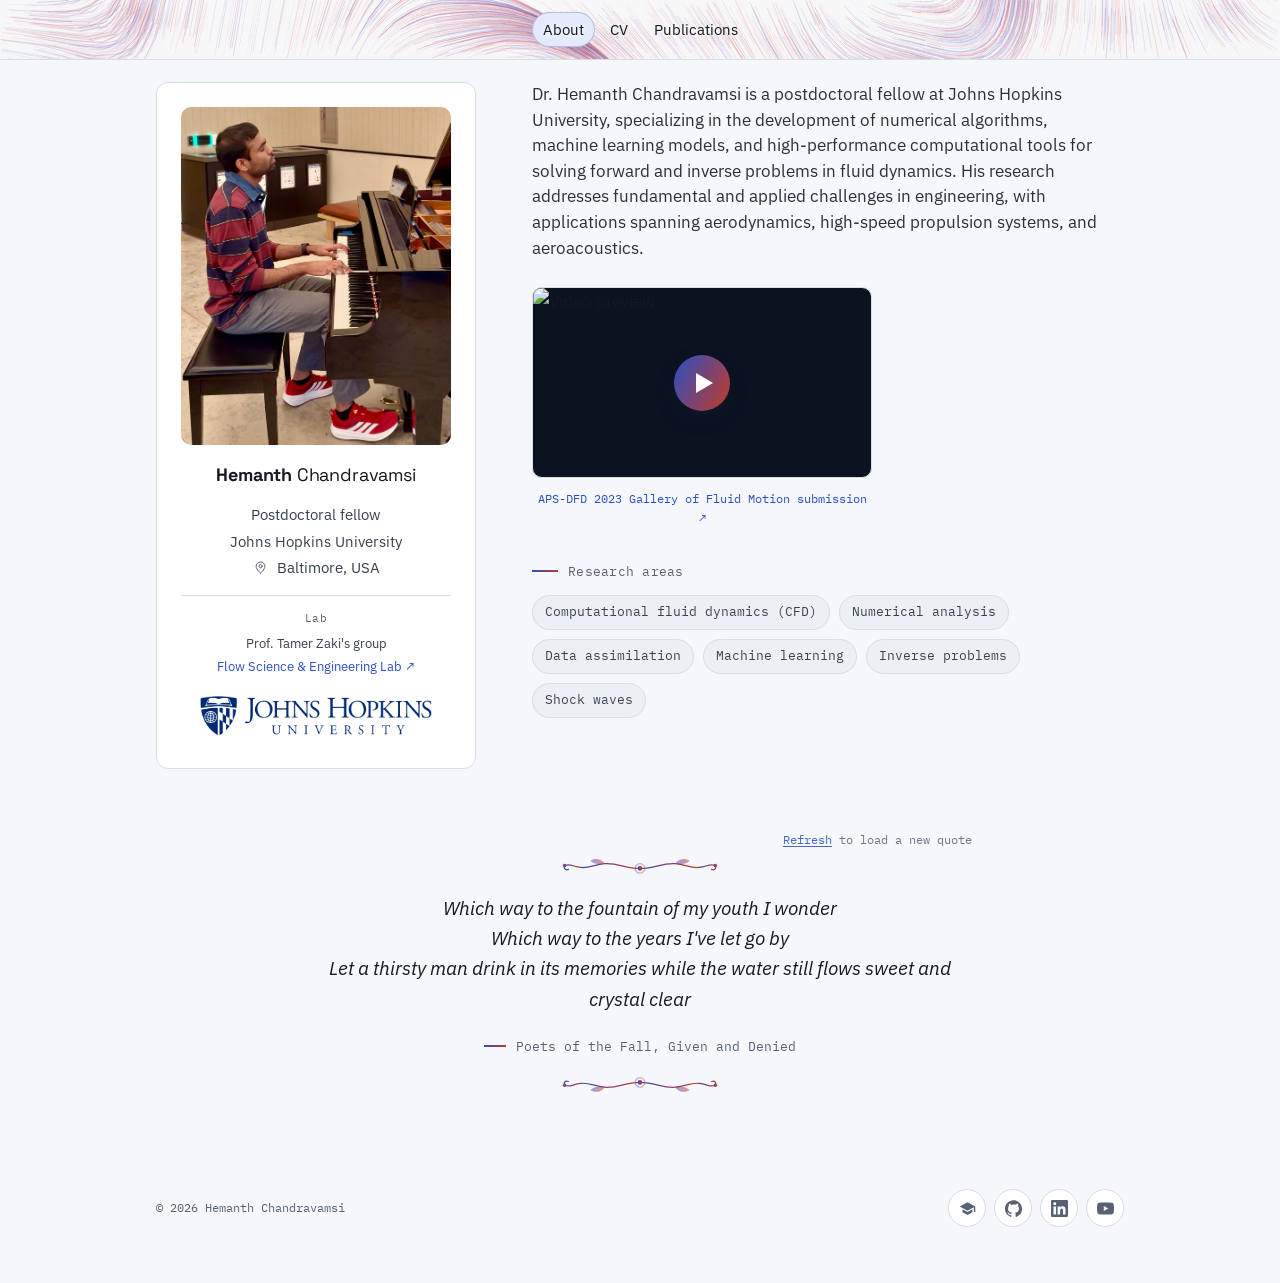
==== commit 59768c5f: "Home: remove piano/YouTube line and a quote; CV: cite JFM 2026 directly Drop the piano/YouTube plug " ====
--- a/index.html
+++ b/index.html
@@ -56,7 +56,6 @@
           <span class="chip">Inverse problems</span>
           <span class="chip">Shock waves</span>
         </div>
-        <p class="yt-line">I also play the piano.<br>Check out my <a href="https://www.youtube.com/@HemanthChandravamsi" target="_blank" rel="noopener">YouTube channel ↗</a></p>
       </div>
 
       <aside class="panel panel-id" aria-label="Hemanth Chandravamsi">
@@ -129,7 +128,6 @@
     { t: "It doesn't matter how beautiful your theory is; if it doesn't agree with experiment, it's wrong.", b: "Richard P. Feynman" },
     { t: "I think I can safely say that nobody understands quantum mechanics.", b: "Richard P. Feynman" },
     { t: "Logic is the foundation of the certainty of all the knowledge we acquire.", b: "Leonhard Euler" },
-    { t: "Mathematicians have tried in vain to this day to discover some order in the sequence of prime numbers, and we have reason to believe that it is a mystery into which the human mind will never penetrate.", b: "Leonhard Euler" },
     { t: "Nothing takes place in the world whose meaning is not that of some maximum or minimum.", b: "Leonhard Euler" },
     { t: "Be less curious about people and more curious about ideas.", b: "Marie Curie" },
     { t: "We suffer more often in imagination than in reality.", b: "Seneca" },
--- a/assets/style.css
+++ b/assets/style.css
@@ -267,8 +267,6 @@
   margin: 0 0 22px;
 }
 .standfirst .hl { color: var(--warm); font-weight: 500; }
-
-.yt-line { font-family: var(--mono); font-size: 12.5px; margin: 18px 0 0; }
 
 .video-embed {
   position: relative;
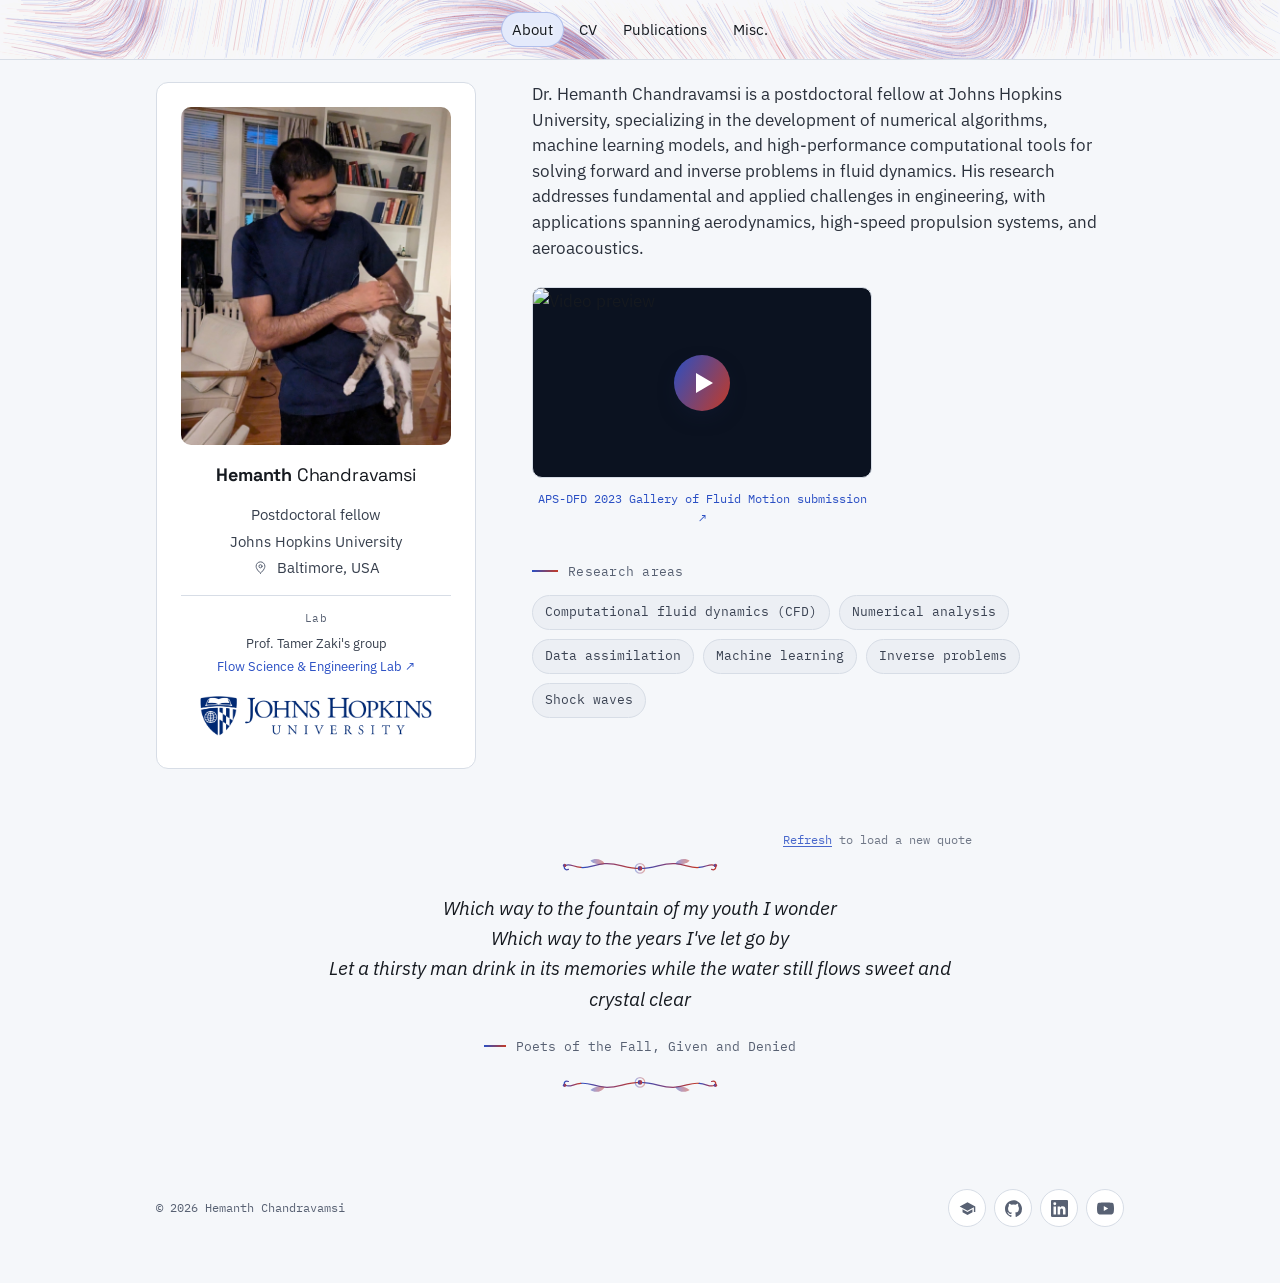
==== commit 1db68d07: "Home: revert to cat portrait; footer: add YouTube icon site-wide Revert the sidebar photo back to po" ====
--- a/index.html
+++ b/index.html
@@ -29,6 +29,7 @@
       <a href="index.html" aria-current="page">About</a>
       <a href="cv.html">CV</a>
       <a href="publications.html">Publications</a>
+      <a href="misc.html">Misc.</a>
     </div>
   </div>
 </nav>
@@ -59,7 +60,7 @@
       </div>
 
       <aside class="panel panel-id" aria-label="Hemanth Chandravamsi">
-        <img class="panel-photo" src="assets/home/portrait-piano.jpg" alt="Hemanth Chandravamsi" onerror="this.style.display='none'" />
+        <img class="panel-photo" src="assets/home/portrait-cat.jpg" alt="Hemanth Chandravamsi" onerror="this.style.display='none'" />
         <p class="id-name"><b>Hemanth</b> Chandravamsi</p>
         <ul class="id-list">
           <li>Postdoctoral fellow</li>
@@ -152,6 +153,8 @@
     { t: "By letting it go it all gets done.", b: "Lao Tzu, Tao Te Ching" },
     { script: "जब जब दर्द का बादल छाया, जब ग़म का साया लहराया\nजब आँसू पलकों तक आया, जब यह तनहा दिल घबराया\nहमने दिल को यह समझाया\nदिल आख़िर तू क्यूँ रोता है\n(Jab jab dard ka baadal chhaya, jab gham ka saaya lehraya\nJab aansu palkon tak aaya, jab yeh tanha dil ghabraya\nHumne dil ko yeh samjhaya\nDil aakhir tu kyun rota hai)", t: "Whenever the cloud of pain has gathered, whenever sorrow’s shadow has swayed, whenever tears have risen to the lashes, whenever this lonely heart has trembled — we have told the heart: after all, why do you weep?", b: "Javed Akhtar, Zindagi Na Milegi Dobara" },
     { t: "You don't have to finish everything tonight.", b: "Unknown" },
+    { t: "A person who has no inner life will always be a slave to his surroundings.", b: "Henry Frederick Amiel" },
+    { t: "Some battles are not meant to be won, they're just meant to be faced with courage.", b: "Unknown" },
     { d: 1, t: "Which way to the fountain of my youth I wonder\nWhich way to the years I've let go by\nLet a thirsty man drink in its memories while the water still flows sweet and crystal clear", b: "Poets of the Fall, Given and Denied" }
   ];
   var qt = document.getElementById("quote-text");
--- a/assets/style.css
+++ b/assets/style.css
@@ -576,22 +576,82 @@
 .note code { font-family: var(--mono); font-size: 13px; color: var(--cool); }
 
 /* ---------- misc page ---------- */
-.link-list { columns: 2; column-gap: 40px; }
-.link-list li { break-inside: avoid; margin-bottom: 9px; font-size: 15px; }
-@media (max-width: 620px) { .link-list { columns: 1; } }
-
-.influences { display: flex; flex-wrap: wrap; gap: 8px; }
-.influences .person {
-  font-family: var(--mono); font-size: 13px; color: #3a4252;
-  border: 1px solid var(--line); border-radius: 999px; padding: 6px 13px; background: #fff;
-}
-
-.quote {
-  font-family: var(--display); font-weight: 500;
-  font-size: clamp(20px, 3vw, 27px); line-height: 1.35;
-  max-width: 24ch; margin: 0;
-}
-.quote .by { display: block; font-family: var(--mono); font-size: 13px; font-weight: 400; color: var(--muted); margin-top: 14px; }
+.wrap.misc { max-width: 920px; }
+.misc-toc { margin: 4px 0 28px; }
+.misc-toc .toc-title {
+  font-family: var(--mono); font-size: 12px; letter-spacing: .06em; text-transform: uppercase;
+  color: var(--muted); margin: 0 0 10px;
+}
+.misc-toc ol { margin: 0; padding: 0; list-style: none; counter-reset: toc; }
+.misc-toc li { counter-increment: toc; padding: 7px 0; }
+.misc-toc li::before {
+  content: counter(toc) ". ";
+  font-family: var(--mono); font-size: 14.5px; color: var(--muted); margin-right: 4px;
+}
+.misc-toc a { font-family: var(--display); font-size: 16px; color: var(--cool); text-decoration: underline; text-underline-offset: 3px; }
+.misc-toc a:hover { color: color-mix(in srgb, var(--cool) 82%, black); }
+.misc-group {
+  scroll-margin-top: 84px;
+  background: #fff;
+  border: 1px solid var(--line);
+  border-radius: var(--r);
+  padding: 18px 26px 6px;
+  box-shadow: 0 1px 3px rgba(20, 30, 60, .05);
+  margin-bottom: 18px;
+}
+.misc-group > h3 {
+  font-family: var(--display); font-size: 14px; font-weight: 600;
+  letter-spacing: .04em; color: var(--muted);
+  border-bottom: 1px solid var(--line); padding-bottom: 10px; margin: 0 0 6px;
+}
+.poem-entry { padding: 4px 0; border-bottom: 1px solid var(--line); }
+.poem-entry:last-child { border-bottom: 0; }
+.poem-entry summary {
+  cursor: pointer; list-style: none;
+  font-family: var(--display); font-size: 16px; font-weight: 500; color: var(--text);
+  padding: 10px 0;
+}
+.poem-entry summary::-webkit-details-marker { display: none; }
+.poem-entry summary::after {
+  content: "▸"; display: inline-block; margin-left: 9px;
+  font-size: 11px; color: var(--muted); transition: transform .15s ease;
+}
+.poem-entry[open] summary::after { transform: rotate(90deg); }
+.poem { margin: 6px 0 4px; }
+.poem p { font-family: var(--display); font-size: 16px; line-height: 1.6; color: #2b313c; margin: 0 0 18px; }
+.poem p:last-child { margin-bottom: 0; }
+.poem-by { font-family: var(--mono); font-size: 12.5px; color: var(--muted); margin: 10px 0 14px; }
+
+.misc-list { margin: 0; padding: 0; list-style: none; }
+.misc-list li { padding: 14px 0; border-bottom: 1px solid var(--line); font-size: 15px; color: #38404e; }
+.misc-list li:last-child { border-bottom: 0; }
+
+#reading-list .misc-list { columns: 2; column-gap: 36px; }
+#reading-list .misc-list li { break-inside: avoid; padding: 7px 0; border-bottom: none; }
+@media (max-width: 620px) {
+  #reading-list .misc-list { columns: 1; }
+}
+
+.book-table { width: 100%; border-collapse: collapse; margin: 4px 0 10px; }
+.book-table th, .book-table td { text-align: left; padding: 14px 16px 14px 0; border-bottom: 1px solid var(--line); vertical-align: top; }
+.book-table thead th { font-family: var(--mono); font-size: 11.5px; letter-spacing: .06em; text-transform: uppercase; color: var(--muted); font-weight: 500; }
+.book-table td.topic { font-weight: 600; width: 220px; color: var(--text); font-size: 15px; }
+.book-table td.books { color: #38404e; font-size: 15px; }
+.book-table td.books ul { margin: 0; padding-left: 18px; }
+.book-table td.books li { margin-bottom: 6px; }
+.book-table td.books li:last-child { margin-bottom: 0; }
+.book-table tbody tr:last-child td { border-bottom: 0; }
+@media (max-width: 620px) {
+  .book-table thead { display: none; }
+  .book-table, .book-table tbody, .book-table tr, .book-table td { display: block; width: auto; }
+  .book-table td { padding: 4px 0; border-bottom: none; }
+  .book-table td.topic {
+    font-family: var(--mono); font-size: 11.5px; letter-spacing: .06em; text-transform: uppercase;
+    color: var(--muted); font-weight: 500; padding-top: 14px;
+  }
+  .book-table tr { padding-bottom: 6px; border-bottom: 1px solid var(--line); }
+  .book-table tbody tr:last-child { border-bottom: none; }
+}
 
 /* ---------- footer ---------- */
 .footer { padding: 40px 0 56px; }
@@ -729,7 +789,6 @@
   width: 100%;
   aspect-ratio: 4 / 5;
   object-fit: cover;
-  object-position: center 85%;
   border-radius: 10px;
   display: block;
   margin: 0 0 16px;
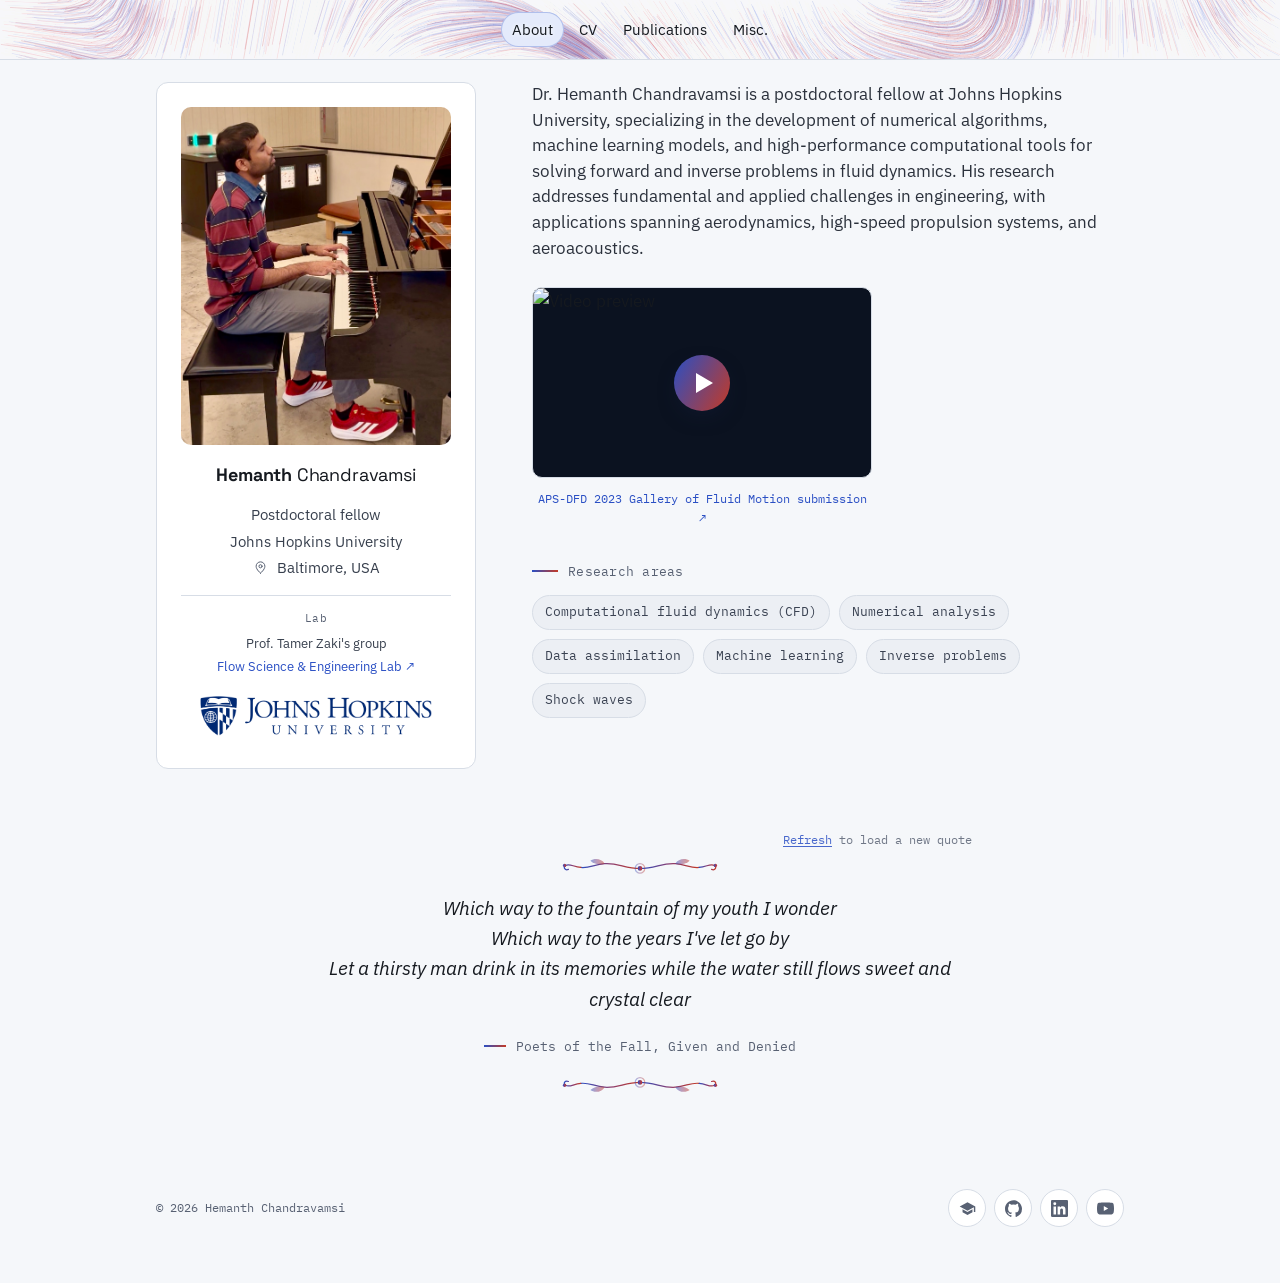
==== commit 4b65fc02: "Home: switch back to piano portrait; Misc: further poem edits Co-Authored-By: Claude Sonnet 5 <norep" ====
--- a/index.html
+++ b/index.html
@@ -60,7 +60,7 @@
       </div>
 
       <aside class="panel panel-id" aria-label="Hemanth Chandravamsi">
-        <img class="panel-photo" src="assets/home/portrait-cat.jpg" alt="Hemanth Chandravamsi" onerror="this.style.display='none'" />
+        <img class="panel-photo" src="assets/home/portrait-piano.jpg" alt="Hemanth Chandravamsi" onerror="this.style.display='none'" />
         <p class="id-name"><b>Hemanth</b> Chandravamsi</p>
         <ul class="id-list">
           <li>Postdoctoral fellow</li>
--- a/assets/style.css
+++ b/assets/style.css
@@ -789,6 +789,7 @@
   width: 100%;
   aspect-ratio: 4 / 5;
   object-fit: cover;
+  object-position: center 85%;
   border-radius: 10px;
   display: block;
   margin: 0 0 16px;
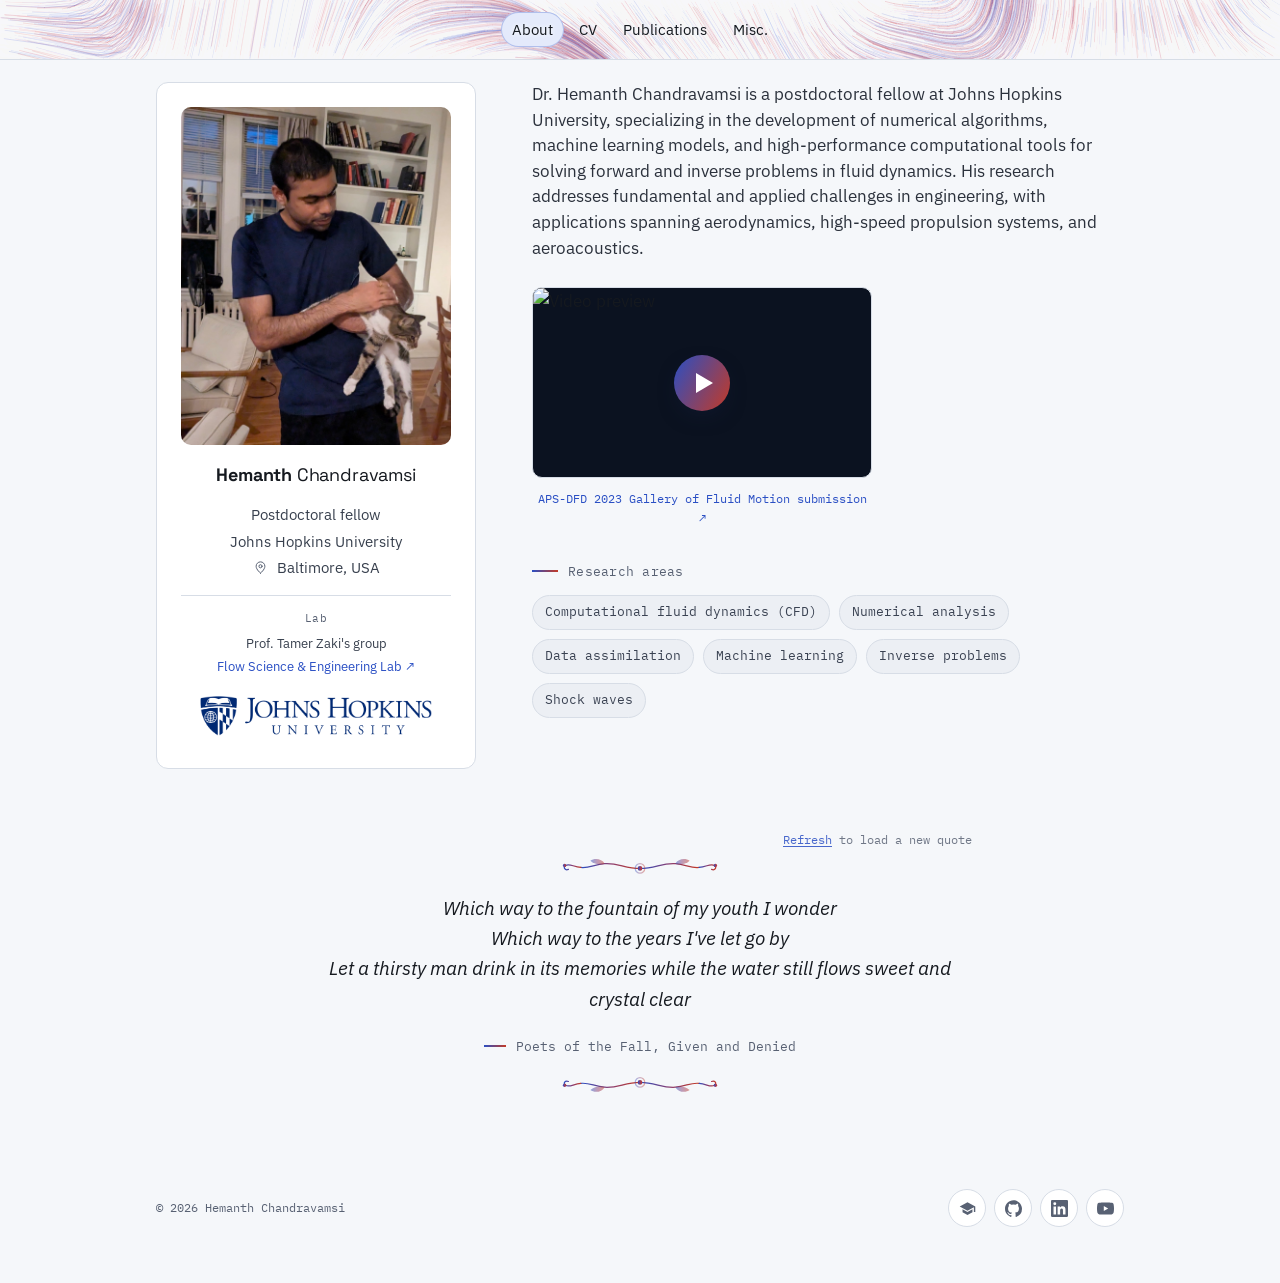
==== commit 1d7e89b1: "Home: add quote and cat photo; Misc: poem pager and styling; Publications: updates; Scholar: refresh" ====
--- a/index.html
+++ b/index.html
@@ -60,7 +60,7 @@
       </div>
 
       <aside class="panel panel-id" aria-label="Hemanth Chandravamsi">
-        <img class="panel-photo" src="assets/home/portrait-piano.jpg" alt="Hemanth Chandravamsi" onerror="this.style.display='none'" />
+        <img class="panel-photo" src="assets/home/portrait-cat.jpg" alt="Hemanth Chandravamsi with his cat" onerror="this.style.display='none'" />
         <p class="id-name"><b>Hemanth</b> Chandravamsi</p>
         <ul class="id-list">
           <li>Postdoctoral fellow</li>
@@ -155,7 +155,10 @@
     { t: "You don't have to finish everything tonight.", b: "Unknown" },
     { t: "A person who has no inner life will always be a slave to his surroundings.", b: "Henry Frederick Amiel" },
     { t: "Some battles are not meant to be won, they're just meant to be faced with courage.", b: "Unknown" },
-    { d: 1, t: "Which way to the fountain of my youth I wonder\nWhich way to the years I've let go by\nLet a thirsty man drink in its memories while the water still flows sweet and crystal clear", b: "Poets of the Fall, Given and Denied" }
+    { d: 1, t: "Which way to the fountain of my youth I wonder\nWhich way to the years I've let go by\nLet a thirsty man drink in its memories while the water still flows sweet and crystal clear", b: "Poets of the Fall, Given and Denied" },
+    { t: "The soul always longs to return to where it truly belongs.", b: "Rumi" },
+    { t: "An academic career, in which a person is forced to produce scientific writings in great amounts, creates a danger of intellectual superficiality.", b: "Albert Einstein" },
+    { t: "From dust you were made and to dust you shall return.", b: "Genesis 3:19" }
   ];
   var qt = document.getElementById("quote-text");
   var qb = document.getElementById("quote-by");
--- a/assets/style.css
+++ b/assets/style.css
@@ -604,23 +604,62 @@
   letter-spacing: .04em; color: var(--muted);
   border-bottom: 1px solid var(--line); padding-bottom: 10px; margin: 0 0 6px;
 }
-.poem-entry { padding: 4px 0; border-bottom: 1px solid var(--line); }
-.poem-entry:last-child { border-bottom: 0; }
-.poem-entry summary {
-  cursor: pointer; list-style: none;
+#poetry { position: relative; padding-left: 66px; }
+#poetry > h3 { position: relative; z-index: 1; }
+.poem-bg {
+  position: absolute; inset: 0; z-index: 0; border-radius: inherit;
+  transition: opacity .5s ease;
+  background-position: 14px 20px, 14px 20px, 48px 0, 0 0;
+  background-repeat: repeat-y, repeat-y, repeat-y, repeat;
+  background-size: 34px 30px, 34px 30px, 1px 9px, 170px 170px;
+}
+.poem-bg.theme-still {
+  background-color: #F3F9F5;
+  background-image:
+    radial-gradient(circle 5px, var(--ground) 5px, transparent 5.3px),
+    radial-gradient(circle 7px, #C3CFC8 7px, transparent 7.2px),
+    repeating-linear-gradient(to bottom, #CBD5CE 0, #CBD5CE 2px, transparent 2px, transparent 9px),
+    url("[data-uri]");
+}
+.poem-bg.theme-frost {
+  background-color: #EEF3F8;
+  background-image:
+    radial-gradient(circle 5px, var(--ground) 5px, transparent 5.3px),
+    radial-gradient(circle 7px, #C3CFC8 7px, transparent 7.2px),
+    repeating-linear-gradient(to bottom, #CBD5CE 0, #CBD5CE 2px, transparent 2px, transparent 9px),
+    url("[data-uri]");
+}
+.poem-title {
+  text-align: center;
   font-family: var(--display); font-size: 16px; font-weight: 500; color: var(--text);
-  padding: 10px 0;
-}
-.poem-entry summary::-webkit-details-marker { display: none; }
-.poem-entry summary::after {
-  content: "▸"; display: inline-block; margin-left: 9px;
-  font-size: 11px; color: var(--muted); transition: transform .15s ease;
-}
-.poem-entry[open] summary::after { transform: rotate(90deg); }
-.poem { margin: 6px 0 4px; }
+  margin: 0; padding: 10px 0;
+}
+.poem { margin: 6px 0 4px; text-align: center; }
 .poem p { font-family: var(--display); font-size: 16px; line-height: 1.6; color: #2b313c; margin: 0 0 18px; }
 .poem p:last-child { margin-bottom: 0; }
-.poem-by { font-family: var(--mono); font-size: 12.5px; color: var(--muted); margin: 10px 0 14px; }
+.poem-by { font-family: var(--mono); font-size: 12.5px; color: var(--muted); margin: 10px 0 14px; text-align: center; }
+
+.poem-pager { position: relative; z-index: 1; }
+.poem-stage { position: relative; }
+.poem-page { padding: 4px 10px; box-sizing: border-box; }
+.poem-page p { transition: opacity .5s ease; }
+.poem-nav {
+  position: absolute; top: 50%; right: 4px; transform: translateY(-50%);
+  display: flex; flex-direction: column; gap: 2px;
+}
+.poem-prev, .poem-next {
+  width: 24px; height: 24px; border: 0; background: transparent; cursor: pointer; padding: 0;
+  display: flex; align-items: center; justify-content: center; border-radius: 50%;
+  font-family: var(--display); font-size: 18px; line-height: 1; color: #8B95A3;
+}
+.poem-prev:hover, .poem-next:hover { color: var(--text); background: rgba(20, 30, 60, .06); }
+.poem-prev:focus-visible, .poem-next:focus-visible { outline: 2px solid var(--cool); outline-offset: 1px; }
+.poem-dots { display: flex; justify-content: center; gap: 7px; margin: 2px 0 4px; }
+.poem-dots .dot {
+  width: 6px; height: 6px; padding: 0; border: 0; border-radius: 50%;
+  background: #C7D3CC; cursor: pointer;
+}
+.poem-dots .dot.active { background: #5F8870; }
 
 .misc-list { margin: 0; padding: 0; list-style: none; }
 .misc-list li { padding: 14px 0; border-bottom: 1px solid var(--line); font-size: 15px; color: #38404e; }
@@ -701,32 +740,30 @@
   margin: 4px 0 2px;
 }
 .cv-row {
+  padding: 9px 0;
+  border-top: 1px solid var(--line);
+}
+.cv-row::after { content: ""; display: table; clear: both; }
+.cv-row:first-of-type { border-top: 0; }
+.cv-aside { float: right; text-align: right; margin: 3px 0 4px 16px; }
+.cv-badge {
+  display: inline-block;
+  white-space: nowrap;
+  font-family: var(--mono);
+  font-size: 12px;
+  font-weight: 600;
+  letter-spacing: .01em;
+  color: var(--muted);
+  line-height: 1.3;
+}
+.cv-inst { display: block; font-size: 16px; margin-top: 4px; opacity: .55; text-align: right; }
+.edu-row {
   display: grid;
-  grid-template-columns: 158px 1fr;
-  gap: 22px;
-  padding: 18px 0;
-  border-top: 1px solid var(--line);
-  margin-top: 14px;
-}
-.cv-row:first-of-type { border-top: 0; margin-top: 6px; }
-.cv-aside { text-align: center; padding-top: 2px; }
-.cv-badge {
-  display: block;
-  white-space: nowrap;
-  text-align: center;
-  font-family: var(--mono);
-  font-size: 11px;
-  font-weight: 600;
-  letter-spacing: .03em;
-  color: #4a5160;
-  background: linear-gradient(120deg, color-mix(in srgb, var(--cool) 13%, #fff), color-mix(in srgb, var(--warm) 13%, #fff));
-  border: 1px solid color-mix(in srgb, var(--cool) 15%, var(--line));
-  border-radius: 6px;
-  padding: 6px 8px;
-  line-height: 1.3;
-}
-.cv-inst { display: block; font-size: 20px; margin-top: 9px; opacity: .55; }
-.edu-row { grid-template-columns: 158px 1fr auto; }
+  grid-template-columns: 112px 1fr auto;
+  gap: 16px;
+  align-items: start;
+}
+.edu-row .cv-aside { float: none; text-align: left; margin: 0; padding-top: 2px; }
 .cv-logo {
   align-self: center;
   justify-self: end;
@@ -737,22 +774,22 @@
 /* wordmark logo shown in place of an institution name */
 .id-logo-wrap { margin-top: 18px; }
 .id-logo { display: inline-block; height: 40px; width: auto; max-width: 100%; }
-.cv-body .title { font-family: var(--display); font-weight: 600; font-size: 17px; margin: 0 0 3px; }
+.cv-body .title { font-family: var(--display); font-weight: 600; font-size: 17px; margin: 0 0 2px; }
 .cv-body .title .note-inline { color: var(--warm); }
-.cv-body .host { color: var(--muted); font-size: 14.5px; margin: 0 0 8px; line-height: 1.5; }
+.cv-body .host { color: var(--muted); font-size: 14.5px; margin: 0 0 5px; line-height: 1.4; }
 .cv-body .host b { color: #2b313c; font-weight: 600; }
 .cv-body ul { margin: 0; padding-left: 18px; }
-.cv-body li { font-size: 14.5px; color: #38404e; line-height: 1.5; margin-bottom: 4px; }
+.cv-body li { font-size: 14.5px; color: #38404e; line-height: 1.45; margin-bottom: 2px; }
 .cv-table { width: 100%; border-collapse: collapse; margin: 8px 0 10px; }
 .cv-table td { padding: 6px 0; vertical-align: top; font-size: 15px; }
 .cv-table td.k { font-weight: 600; width: 150px; color: var(--text); padding-right: 16px; }
 .cv-table td.v { color: #38404e; }
 .cv-card .intro { color: var(--muted); font-size: 14.5px; margin: 6px 0 4px; }
-.cv-journals { margin: 6px 0 12px; padding-left: 18px; columns: 2; column-gap: 32px; }
-.cv-journals li { font-size: 14.5px; color: #38404e; margin-bottom: 5px; break-inside: avoid; }
+.cv-journals { margin: 6px 0 8px; padding-left: 18px; columns: 2; column-gap: 32px; }
+.cv-journals li { font-size: 14.5px; color: #38404e; margin-bottom: 3px; break-inside: avoid; }
 @media (max-width: 620px) {
-  .cv-row { grid-template-columns: 1fr; gap: 8px; }
-  .cv-aside { text-align: left; }
+  .cv-row .cv-aside { float: none; text-align: left; margin: 0 0 4px; }
+  .cv-inst { text-align: left; }
   .cv-badge { display: inline-block; }
   .cv-journals { columns: 1; }
   .pub-head { flex-direction: column; align-items: flex-start; gap: 4px; }
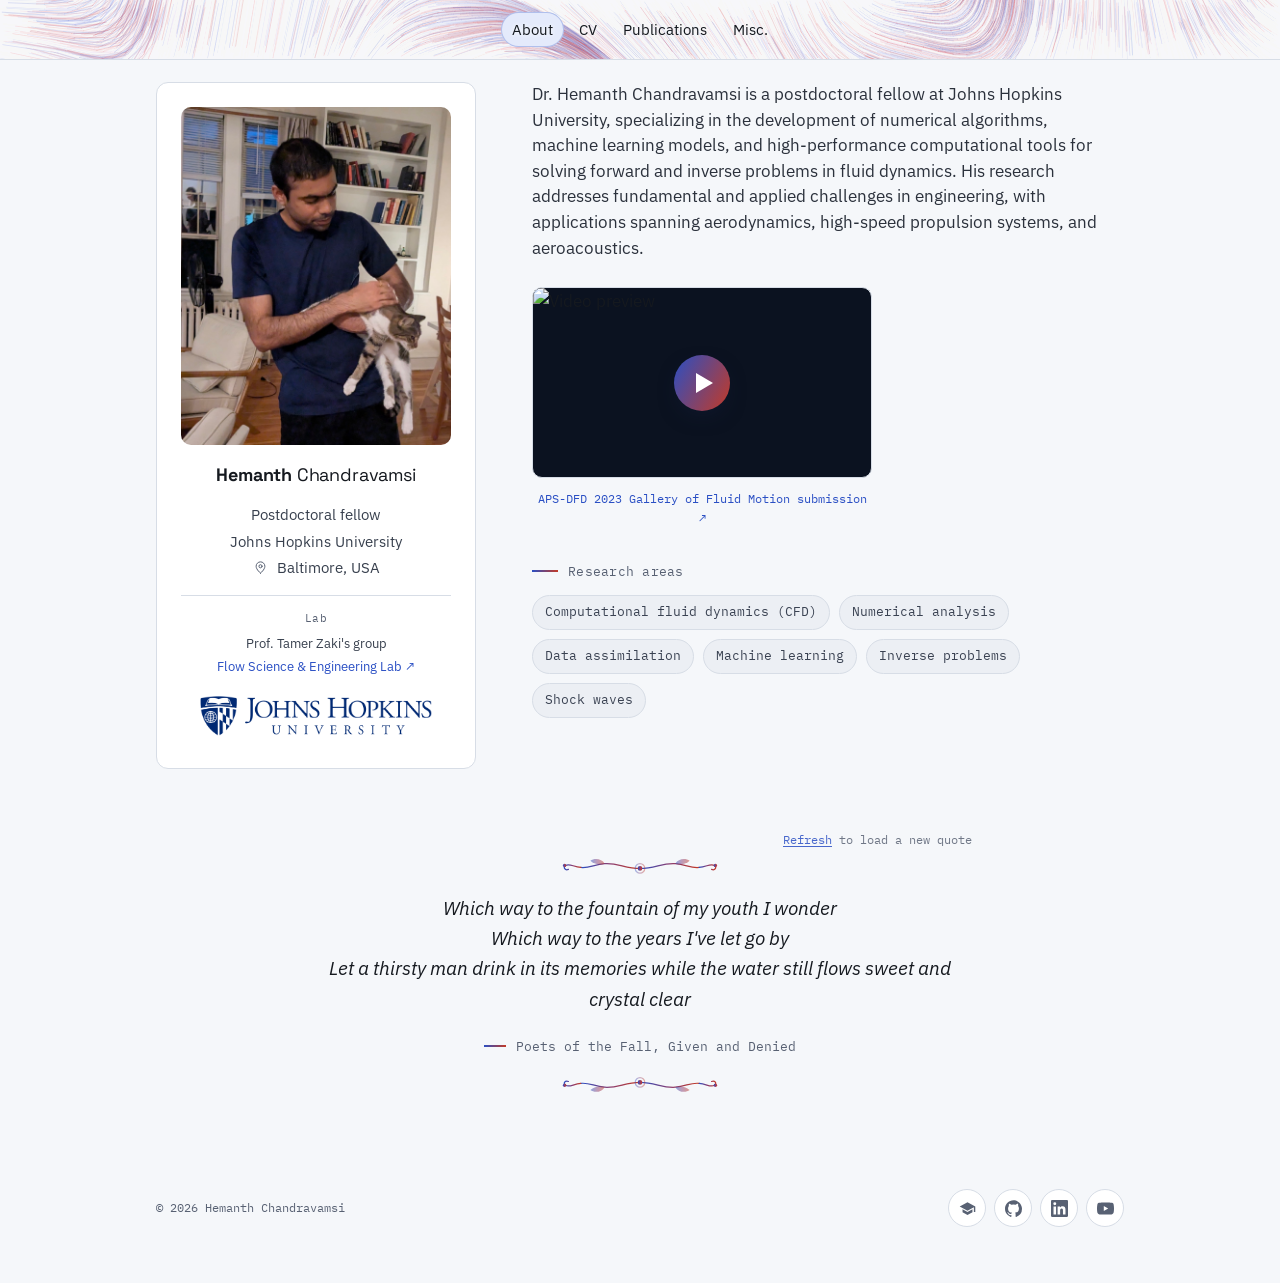
==== commit 9a1ed015: "SEO: add Person structured data, canonical URLs, OG/Twitter tags, robots.txt, sitemap.xml CV: add IE" ====
--- a/index.html
+++ b/index.html
@@ -14,10 +14,63 @@
 <meta name="viewport" content="width=device-width, initial-scale=1" />
 <title>Hemanth Chandravamsi · Computational Fluid Dynamics</title>
 <meta name="description" content="Hemanth Chandravamsi, postdoctoral fellow at Johns Hopkins University. Numerical methods for high-speed flows: shock waves, supersonic jet noise, and scientific machine learning." />
+<link rel="canonical" href="https://hemanthgrylls.github.io/index.html" />
+
+<meta property="og:type" content="profile" />
+<meta property="og:title" content="Hemanth Chandravamsi · Computational Fluid Dynamics" />
+<meta property="og:description" content="Postdoctoral fellow at Johns Hopkins University. Numerical methods for high-speed flows: shock waves, supersonic jet noise, and scientific machine learning." />
+<meta property="og:url" content="https://hemanthgrylls.github.io/index.html" />
+<meta property="og:image" content="https://hemanthgrylls.github.io/assets/home/portrait-cat.jpg" />
+<meta property="profile:first_name" content="Hemanth" />
+<meta property="profile:last_name" content="Chandravamsi" />
+
+<meta name="twitter:card" content="summary" />
+<meta name="twitter:title" content="Hemanth Chandravamsi · Computational Fluid Dynamics" />
+<meta name="twitter:description" content="Postdoctoral fellow at Johns Hopkins University. Numerical methods for high-speed flows: shock waves, supersonic jet noise, and scientific machine learning." />
+<meta name="twitter:image" content="https://hemanthgrylls.github.io/assets/home/portrait-cat.jpg" />
+
 <link rel="preconnect" href="https://fonts.googleapis.com" />
 <link rel="preconnect" href="https://fonts.gstatic.com" crossorigin />
 <link href="https://fonts.googleapis.com/css2?family=Space+Grotesk:wght@400;500;600;700&family=IBM+Plex+Sans:wght@400;500;600&family=IBM+Plex+Mono:wght@400;500&display=swap" rel="stylesheet" />
 <link rel="stylesheet" href="assets/style.css" />
+<script type="application/ld+json">
+{
+  "@context": "https://schema.org",
+  "@type": "Person",
+  "name": "Hemanth Chandravamsi",
+  "alternateName": "Kakumani Hemanth Chandra Vamsi",
+  "url": "https://hemanthgrylls.github.io/index.html",
+  "image": "https://hemanthgrylls.github.io/assets/home/portrait-cat.jpg",
+  "jobTitle": "Postdoctoral Fellow",
+  "worksFor": {
+    "@type": "CollegeOrUniversity",
+    "name": "Johns Hopkins University",
+    "url": "https://engineering.jhu.edu/zaki/"
+  },
+  "alumniOf": {
+    "@type": "CollegeOrUniversity",
+    "name": "Technion – Israel Institute of Technology"
+  },
+  "affiliation": {
+    "@type": "Organization",
+    "name": "Flow Science & Engineering Lab, Johns Hopkins University"
+  },
+  "knowsAbout": [
+    "Computational fluid dynamics",
+    "Numerical analysis",
+    "Data assimilation",
+    "Machine learning",
+    "Inverse problems",
+    "Shock waves"
+  ],
+  "sameAs": [
+    "https://scholar.google.com/citations?user=fM2UaHoAAAAJ&hl=en",
+    "https://github.com/hemanthgrylls",
+    "https://www.linkedin.com/in/hemanth-chandravamsi-6863078b/",
+    "https://www.youtube.com/@HemanthChandravamsi"
+  ]
+}
+</script>
 </head>
 <body>
 
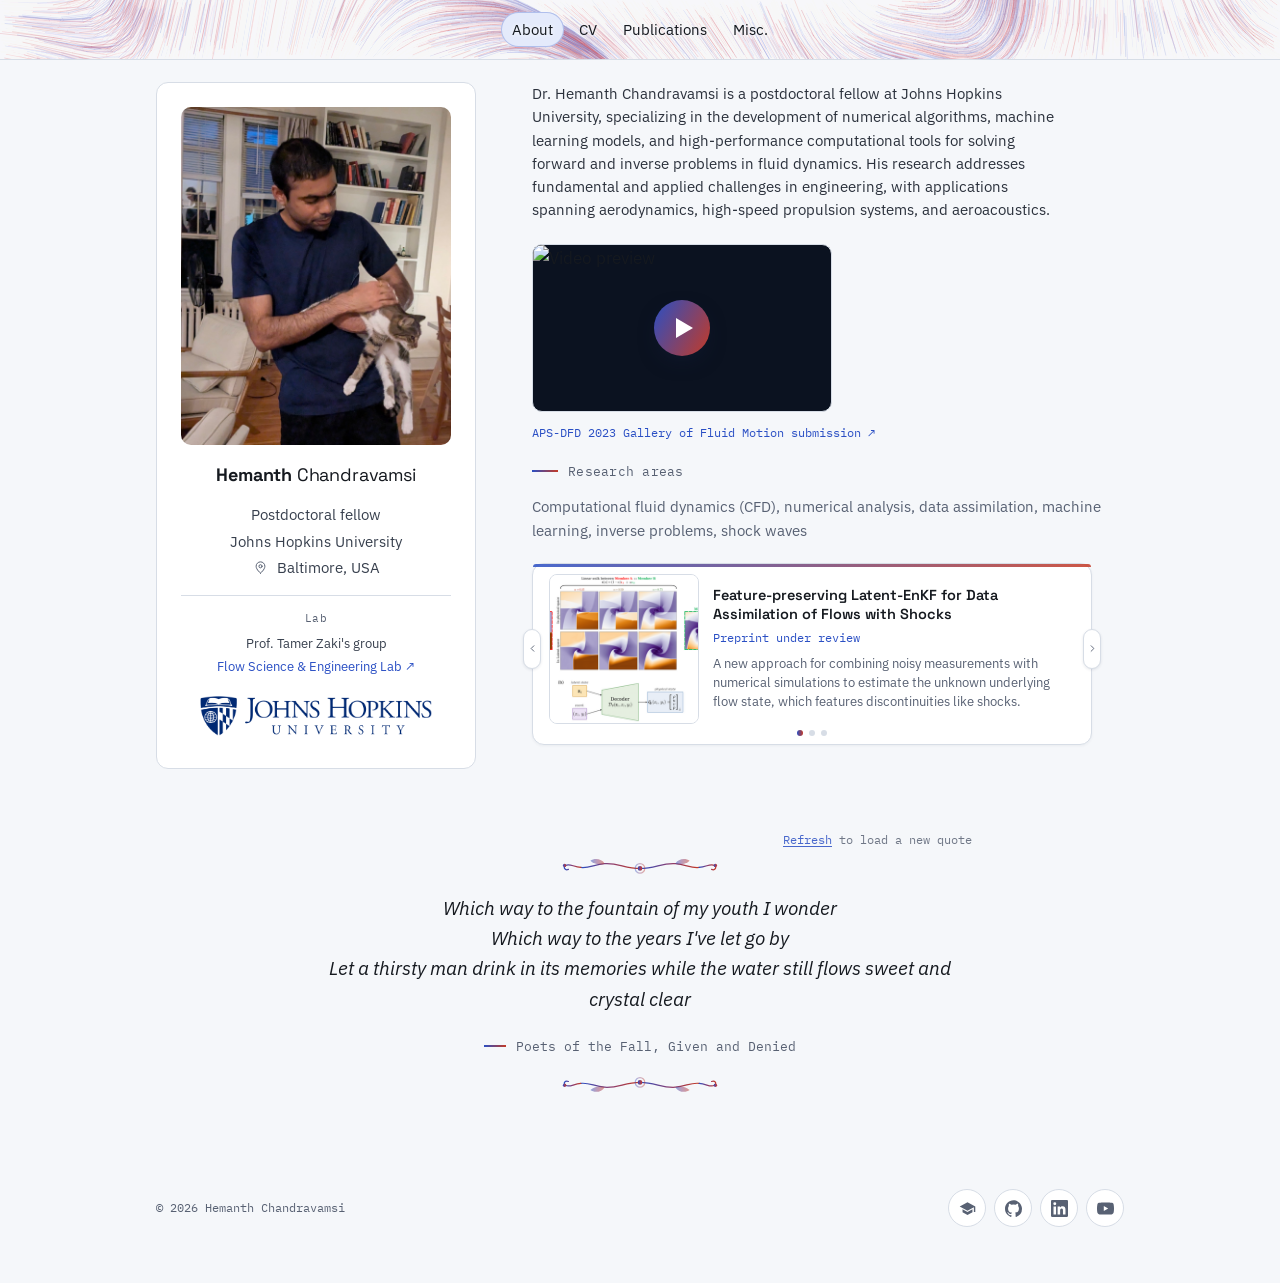
==== commit c0ea2157: "Home: add auto-advancing featured research carousel with real paper figures Misc: add thermodynamics" ====
--- a/index.html
+++ b/index.html
@@ -101,14 +101,47 @@
             <a href="https://gfm.aps.org/meetings/dfd-2023/650210c2199e4c1475d6f135" target="_blank" rel="noopener">APS-DFD 2023 Gallery of Fluid Motion submission ↗</a>
           </figcaption>
         </figure>
-        <p class="eyebrow" style="margin-top:34px">Research areas</p>
-        <div class="chips">
-          <span class="chip">Computational fluid dynamics (CFD)</span>
-          <span class="chip">Numerical analysis</span>
-          <span class="chip">Data assimilation</span>
-          <span class="chip">Machine learning</span>
-          <span class="chip">Inverse problems</span>
-          <span class="chip">Shock waves</span>
+        <p class="eyebrow" style="margin-top:18px">Research areas</p>
+        <p class="research-areas">Computational fluid dynamics (CFD), numerical analysis, data assimilation, machine learning, inverse problems, shock waves</p>
+
+        <div class="featured-box" id="featured-box">
+          <div class="featured-stage">
+            <button type="button" class="feat-nav feat-prev" id="featured-prev" aria-label="Previous"><svg viewBox="0 0 24 24" fill="none" stroke="currentColor" stroke-width="2" stroke-linecap="round" stroke-linejoin="round" aria-hidden="true"><path d="M15 18l-6-6 6-6"/></svg></button>
+            <button type="button" class="feat-nav feat-next" id="featured-next" aria-label="Next"><svg viewBox="0 0 24 24" fill="none" stroke="currentColor" stroke-width="2" stroke-linecap="round" stroke-linejoin="round" aria-hidden="true"><path d="M9 6l6 6-6 6"/></svg></button>
+            <div class="featured-viewport">
+            <div class="featured-track" id="featured-track">
+              <a class="feat-slide" href="https://arxiv.org/abs/2606.12559" target="_blank" rel="noopener">
+                <img class="feat-canvas" src="assets/home/papers/latent_enkf.png" alt="Physical-space vs. latent-space interpolation between ensemble members" loading="lazy" />
+                <div class="feat-text">
+                  <p class="feat-title">Feature-preserving Latent-EnKF for Data Assimilation of Flows with Shocks</p>
+                  <p class="feat-journal">Preprint under review</p>
+                  <p class="feat-desc">A new approach for combining noisy measurements with numerical simulations to estimate the unknown underlying flow state, which features discontinuities like shocks.</p>
+                </div>
+              </a>
+              <a class="feat-slide" href="https://doi.org/10.1017/jfm.2026.12130" target="_blank" rel="noopener">
+                <img class="feat-canvas" src="assets/home/papers/jfm_constriction.png" alt="Schematic of shock interaction with sinusoidal and rectangular local constrictions" loading="lazy" />
+                <div class="feat-text">
+                  <p class="feat-title">Shock propagation through a local constriction</p>
+                  <p class="feat-journal">Journal of Fluid Mechanics · 1044, A21</p>
+                  <p class="feat-desc">Analytical models that predict the strength of the shock waves produced after a shock interacts with a localized area change in a duct.</p>
+                </div>
+              </a>
+              <a class="feat-slide" href="https://arxiv.org/abs/2312.12069" target="_blank" rel="noopener">
+                <img class="feat-canvas" src="assets/home/papers/jcp_second_deriv.png" alt="Finite-difference stencils for second-derivative discretization, base vs. optimized" loading="lazy" />
+                <div class="feat-text">
+                  <p class="feat-title">High resolution optimized high-order schemes for discretization of non-linear straight and mixed second derivative terms</p>
+                  <p class="feat-journal">Journal of Computational Physics · 513</p>
+                  <p class="feat-desc">State-of-the-art optimized numerical schemes for discretizing diffusion terms, designed for DNS and LES.</p>
+                </div>
+              </a>
+            </div>
+            </div>
+          </div>
+          <div class="featured-dots" id="featured-dots">
+            <span class="f-dot is-active"></span>
+            <span class="f-dot"></span>
+            <span class="f-dot"></span>
+          </div>
         </div>
       </div>
 
@@ -155,6 +188,7 @@
 </footer>
 
 <script src="assets/fields.js"></script>
+<script src="assets/featured.js"></script>
 <script src="assets/navflow.js"></script>
 <script>
 (function () {
--- a/assets/style.css
+++ b/assets/style.css
@@ -260,7 +260,7 @@
 .lead-text p { margin: 0 0 18px; }
 
 .standfirst {
-  font-size: clamp(15px, 1.6vw, 16.5px);
+  font-size: 15px;
   line-height: 1.55;
   color: #2b313c;
   max-width: 58ch;
@@ -304,7 +304,7 @@
 }
 .video-embed:hover .yt-play,
 .video-embed:focus-visible .yt-play { transform: translate(-50%, -50%) scale(1.07); }
-.video-figure { max-width: 340px; margin: 26px 0 0; }
+.video-figure { max-width: 300px; margin: 22px 0 0; }
 .video-figure .eyebrow { margin-bottom: 12px; }
 .video-figure .video-embed { margin: 0; }
 .video-cap {
@@ -315,7 +315,7 @@
   gap: 4px;
 }
 .video-cap .vtitle { font-family: var(--body); font-style: italic; font-size: 13.5px; color: var(--text); }
-.video-cap a { font-family: var(--mono); font-size: 11.5px; color: var(--cool); }
+.video-cap a { font-family: var(--mono); font-size: 11.5px; color: var(--cool); white-space: nowrap; }
 
 /* ---------- rotating quote box ---------- */
 .quote-wrap { margin-top: clamp(34px, 5vw, 56px); }
@@ -392,17 +392,94 @@
 }
 .quote-box figcaption.no-dash::before { display: none; }
 
-/* research-interest chips */
-.chips { display: flex; flex-wrap: wrap; gap: 9px; margin-top: 8px; }
-.chip {
+/* research areas, plain text */
+.research-areas { margin: 8px 0 0; font-size: 15px; color: var(--muted); line-height: 1.6; }
+
+/* featured research: compact card, one slide at a time, auto-advancing */
+.featured-box {
+  position: relative;
+  max-width: 560px;
+  margin-top: 20px;
+  background: #fff;
+  border: 1px solid var(--line);
+  border-radius: var(--r);
+  padding: 10px 16px 8px;
+  box-shadow: 0 1px 3px rgba(20, 30, 60, .05);
+}
+.featured-box::before {
+  content: "";
+  position: absolute; top: 0; left: 0; right: 0;
+  height: 3px;
+  border-radius: var(--r) var(--r) 0 0;
+  background: linear-gradient(90deg, var(--cool), var(--warm));
+  opacity: .85;
+}
+.featured-stage { position: relative; }
+.featured-viewport { overflow: hidden; }
+.featured-track {
+  display: flex;
+  transition: transform .6s cubic-bezier(.65, 0, .35, 1);
+}
+.feat-nav {
+  position: absolute; top: 50%; transform: translateY(-50%);
+  width: 18px; height: 40px;
+  display: inline-flex; align-items: center; justify-content: center;
+  background: #fff; border: 1px solid var(--line); border-radius: 9px;
+  color: var(--muted); padding: 0; cursor: pointer; z-index: 2;
+  box-shadow: 0 1px 3px rgba(20, 30, 60, .1);
+  transition: color .12s ease, border-color .12s ease;
+}
+.feat-nav:hover { color: var(--cool); border-color: var(--cool); }
+.feat-nav svg { width: 11px; height: 11px; }
+.feat-prev { left: -26px; }
+.feat-next { right: -26px; }
+.feat-slide {
+  flex: 0 0 100%;
+  min-width: 0;
+  display: flex;
+  align-items: center;
+  gap: 14px;
+  color: inherit;
+}
+.feat-slide:hover { text-decoration: none; }
+.feat-canvas {
+  flex: none;
+  width: 150px; height: 150px;
+  object-fit: cover;
+  border-radius: 8px;
+  border: 1px solid var(--line);
+  display: block;
+  background: var(--ground-2);
+}
+.feat-slide:hover .feat-canvas { border-color: var(--cool); }
+.feat-text { min-width: 0; }
+.feat-title {
+  font-family: var(--display);
+  font-weight: 600;
+  font-size: 14.5px;
+  color: var(--text);
+  line-height: 1.32;
+  margin: 0 0 5px;
+  display: -webkit-box;
+  -webkit-line-clamp: 3;
+  -webkit-box-orient: vertical;
+  overflow: hidden;
+}
+.feat-journal {
   font-family: var(--mono);
+  font-size: 11.5px;
+  color: var(--cool);
+  margin: 0 0 7px;
+}
+.feat-desc {
   font-size: 13px;
-  padding: 6px 12px;
-  border-radius: 999px;
-  background: var(--ground-2);
-  border: 1px solid var(--line);
-  color: #3a4252;
-}
+  color: var(--muted);
+  line-height: 1.45;
+  margin: 0;
+}
+.featured-dots { display: flex; justify-content: center; gap: 6px; margin-top: 6px; }
+.f-dot { width: 6px; height: 6px; border-radius: 50%; background: var(--line); }
+.f-dot.is-active { background: linear-gradient(90deg, var(--cool), var(--warm)); }
 
 /* generic card grid */
 .grid { display: grid; gap: 18px; }
@@ -483,12 +560,21 @@
 /* ---------- publications ---------- */
 .wrap.pubs { max-width: 920px; }
 .pub-group {
+  position: relative;
+  overflow: hidden;
   background: #fff;
   border: 1px solid var(--line);
   border-radius: var(--r);
   padding: 18px 26px 6px;
   box-shadow: 0 1px 3px rgba(20, 30, 60, .05);
   margin-bottom: 18px;
+}
+.pub-group::before {
+  content: "";
+  position: absolute; top: 0; left: 0; right: 0;
+  height: 3px;
+  background: linear-gradient(90deg, var(--cool), var(--warm));
+  opacity: .85;
 }
 .pub-group > h3 {
   font-family: var(--display); font-size: 14px; font-weight: 600;
@@ -535,7 +621,7 @@
 .bar-mn { --bar: linear-gradient(var(--cat-num) 0 50%, var(--cat-ml) 50% 100%); }
 .bar-ms { --bar: linear-gradient(var(--cat-ml) 0 50%, var(--cat-hpc) 50% 100%); }
 .pub-key {
-  display: flex; flex-wrap: wrap; gap: 8px 20px;
+  display: flex; flex-wrap: wrap; justify-content: center; gap: 8px 20px;
   margin: 0 0 18px; font-size: 13px; color: var(--muted);
 }
 .pub-key span { display: inline-flex; align-items: center; gap: 7px; }
@@ -723,40 +809,59 @@
 .cv-item .note-inline { font-family: var(--mono); font-size: 12.5px; color: var(--warm); margin-left: 8px; }
 @media (max-width: 680px) { .cv-item { grid-template-columns: 1fr; gap: 6px; } }
 
-/* ---------- CV: card layout (al-folio style) ---------- */
-.cv { max-width: 920px; }
+/* ---------- CV: card layout (al-folio style, coolwarm accents) ---------- */
+.cv { max-width: 940px; }
 .cv-card {
+  position: relative;
+  overflow: hidden;
   background: #fff;
   border: 1px solid var(--line);
   border-radius: var(--r);
-  padding: 20px 26px 8px;
-  margin-bottom: 18px;
+  padding: 24px 28px 20px;
+  margin-bottom: 20px;
   box-shadow: 0 1px 3px rgba(20, 30, 60, .05);
+}
+.cv-card::before {
+  content: "";
+  position: absolute; top: 0; left: 0; right: 0;
+  height: 3px;
+  background: linear-gradient(90deg, var(--cool), var(--warm));
+  opacity: .85;
 }
 .cv-card > h3 {
   font-family: var(--display);
-  font-size: 20px;
+  font-size: 19px;
   font-weight: 600;
-  margin: 4px 0 2px;
+  letter-spacing: -.01em;
+  color: var(--text);
+  margin: 2px 0 14px;
+  padding-bottom: 12px;
+  border-bottom: 1px solid var(--line);
 }
 .cv-row {
-  padding: 9px 0;
+  padding: 14px 0;
   border-top: 1px solid var(--line);
 }
 .cv-row::after { content: ""; display: table; clear: both; }
-.cv-row:first-of-type { border-top: 0; }
-.cv-aside { float: right; text-align: right; margin: 3px 0 4px 16px; }
+.cv-row:first-of-type { border-top: 0; padding-top: 2px; }
+.cv-row:last-of-type { padding-bottom: 2px; }
+.cv-aside { float: right; text-align: right; margin: 3px 0 4px 20px; }
 .cv-badge {
   display: inline-block;
   white-space: nowrap;
   font-family: var(--mono);
   font-size: 12px;
   font-weight: 600;
-  letter-spacing: .01em;
-  color: var(--muted);
+  letter-spacing: .02em;
+  color: var(--cool);
   line-height: 1.3;
 }
-.cv-inst { display: block; font-size: 16px; margin-top: 4px; opacity: .55; text-align: right; }
+.cv-inst {
+  display: inline-flex; align-items: center; justify-content: center;
+  width: 26px; height: 26px; margin-top: 6px;
+  font-size: 14px; border-radius: 50%;
+  background: var(--warm-soft); opacity: 1;
+}
 .edu-row {
   display: grid;
   grid-template-columns: 112px 1fr auto;
@@ -774,22 +879,23 @@
 /* wordmark logo shown in place of an institution name */
 .id-logo-wrap { margin-top: 18px; }
 .id-logo { display: inline-block; height: 40px; width: auto; max-width: 100%; }
-.cv-body .title { font-family: var(--display); font-weight: 600; font-size: 17px; margin: 0 0 2px; }
+.cv-body .title { font-family: var(--display); font-weight: 600; font-size: 17px; margin: 0 0 4px; line-height: 1.35; }
 .cv-body .title .note-inline { color: var(--warm); }
-.cv-body .host { color: var(--muted); font-size: 14.5px; margin: 0 0 5px; line-height: 1.4; }
+.cv-body .host { color: var(--muted); font-size: 14.5px; margin: 0 0 7px; line-height: 1.5; }
 .cv-body .host b { color: #2b313c; font-weight: 600; }
-.cv-body ul { margin: 0; padding-left: 18px; }
-.cv-body li { font-size: 14.5px; color: #38404e; line-height: 1.45; margin-bottom: 2px; }
-.cv-table { width: 100%; border-collapse: collapse; margin: 8px 0 10px; }
-.cv-table td { padding: 6px 0; vertical-align: top; font-size: 15px; }
+.cv-body ul { margin: 5px 0 0; padding-left: 18px; }
+.cv-body li { font-size: 14.5px; color: #38404e; line-height: 1.55; margin-bottom: 4px; }
+.cv-body li:last-child { margin-bottom: 0; }
+.cv-table { width: 100%; border-collapse: collapse; margin: 0; }
+.cv-table td { padding: 7px 0; vertical-align: top; font-size: 15px; line-height: 1.5; }
 .cv-table td.k { font-weight: 600; width: 150px; color: var(--text); padding-right: 16px; }
 .cv-table td.v { color: #38404e; }
-.cv-card .intro { color: var(--muted); font-size: 14.5px; margin: 6px 0 4px; }
-.cv-journals { margin: 6px 0 8px; padding-left: 18px; columns: 2; column-gap: 32px; }
-.cv-journals li { font-size: 14.5px; color: #38404e; margin-bottom: 3px; break-inside: avoid; }
+.cv-card .intro { color: var(--muted); font-size: 14.5px; margin: 0 0 10px; }
+.cv-journals { margin: 0; padding-left: 18px; columns: 2; column-gap: 40px; }
+.cv-journals li { font-size: 14.5px; color: #38404e; line-height: 1.55; margin-bottom: 6px; break-inside: avoid; }
 @media (max-width: 620px) {
   .cv-row .cv-aside { float: none; text-align: left; margin: 0 0 4px; }
-  .cv-inst { text-align: left; }
+  .cv-inst { margin-left: 0; }
   .cv-badge { display: inline-block; }
   .cv-journals { columns: 1; }
   .pub-head { flex-direction: column; align-items: flex-start; gap: 4px; }
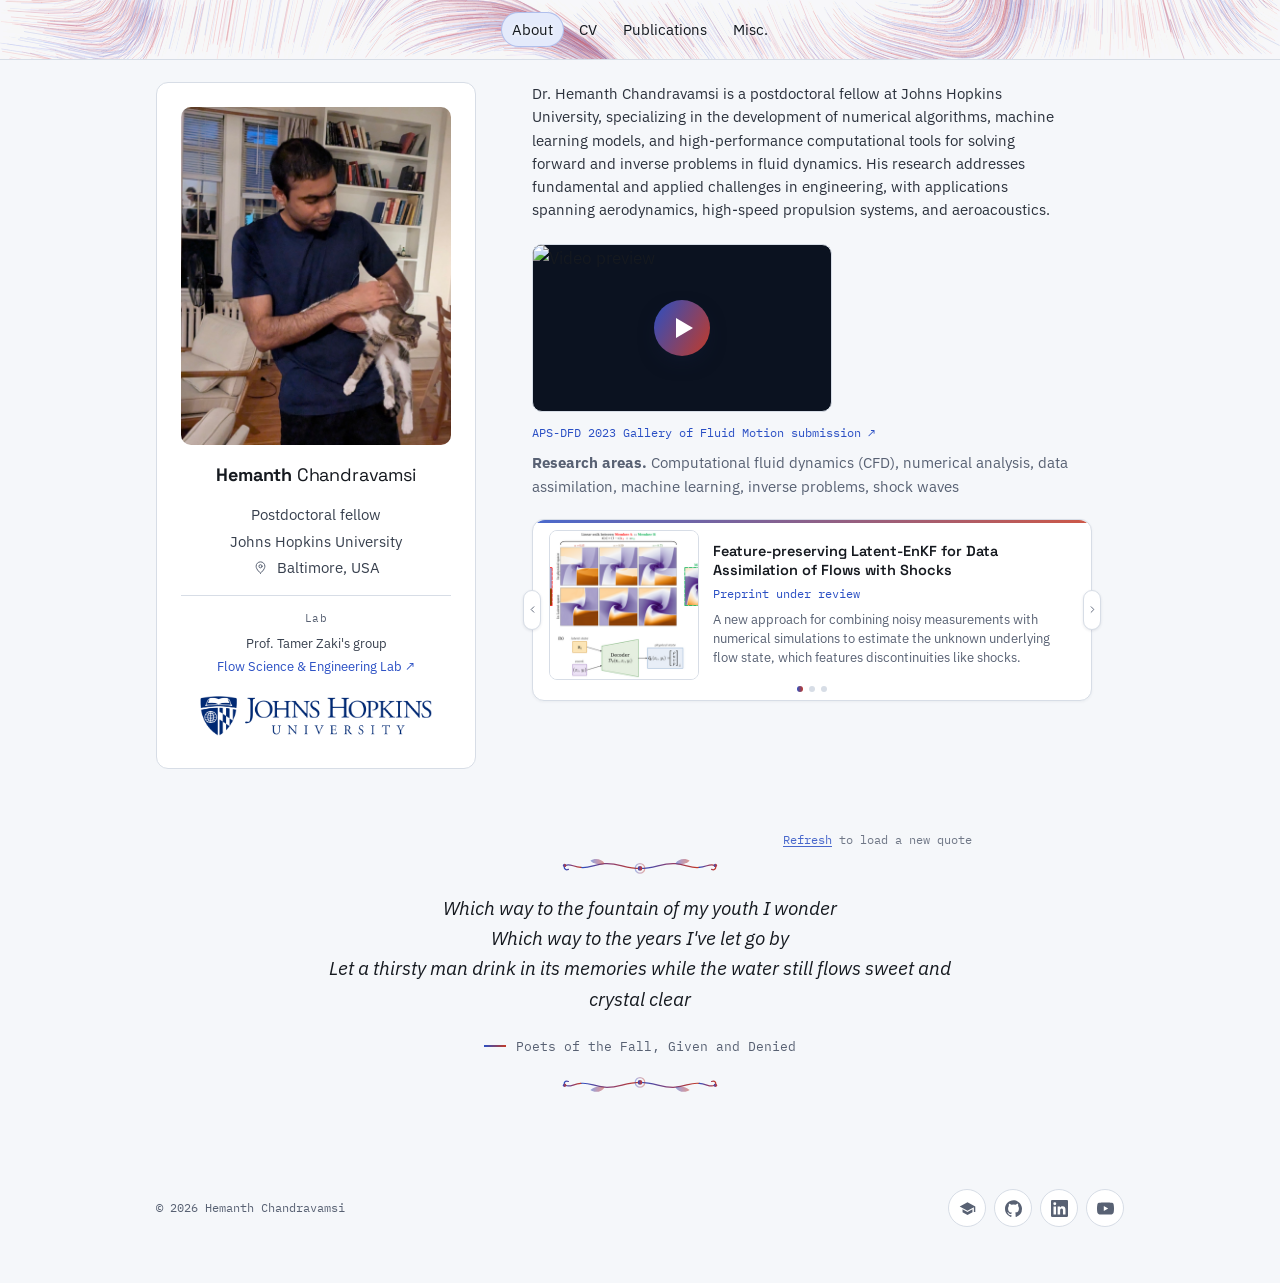
==== commit d40be057: "Home: refine featured research carousel (edge bleed, top bar, nav button placement, research areas i" ====
--- a/index.html
+++ b/index.html
@@ -101,13 +101,12 @@
             <a href="https://gfm.aps.org/meetings/dfd-2023/650210c2199e4c1475d6f135" target="_blank" rel="noopener">APS-DFD 2023 Gallery of Fluid Motion submission ↗</a>
           </figcaption>
         </figure>
-        <p class="eyebrow" style="margin-top:18px">Research areas</p>
-        <p class="research-areas">Computational fluid dynamics (CFD), numerical analysis, data assimilation, machine learning, inverse problems, shock waves</p>
+        <p class="research-areas"><b>Research areas.</b> Computational fluid dynamics (CFD), numerical analysis, data assimilation, machine learning, inverse problems, shock waves</p>
 
         <div class="featured-box" id="featured-box">
-          <div class="featured-stage">
-            <button type="button" class="feat-nav feat-prev" id="featured-prev" aria-label="Previous"><svg viewBox="0 0 24 24" fill="none" stroke="currentColor" stroke-width="2" stroke-linecap="round" stroke-linejoin="round" aria-hidden="true"><path d="M15 18l-6-6 6-6"/></svg></button>
-            <button type="button" class="feat-nav feat-next" id="featured-next" aria-label="Next"><svg viewBox="0 0 24 24" fill="none" stroke="currentColor" stroke-width="2" stroke-linecap="round" stroke-linejoin="round" aria-hidden="true"><path d="M9 6l6 6-6 6"/></svg></button>
+          <button type="button" class="feat-nav feat-prev" id="featured-prev" aria-label="Previous"><svg viewBox="0 0 24 24" fill="none" stroke="currentColor" stroke-width="2" stroke-linecap="round" stroke-linejoin="round" aria-hidden="true"><path d="M15 18l-6-6 6-6"/></svg></button>
+          <button type="button" class="feat-nav feat-next" id="featured-next" aria-label="Next"><svg viewBox="0 0 24 24" fill="none" stroke="currentColor" stroke-width="2" stroke-linecap="round" stroke-linejoin="round" aria-hidden="true"><path d="M9 6l6 6-6 6"/></svg></button>
+          <div class="featured-inner">
             <div class="featured-viewport">
             <div class="featured-track" id="featured-track">
               <a class="feat-slide" href="https://arxiv.org/abs/2606.12559" target="_blank" rel="noopener">
@@ -136,11 +135,11 @@
               </a>
             </div>
             </div>
-          </div>
-          <div class="featured-dots" id="featured-dots">
-            <span class="f-dot is-active"></span>
-            <span class="f-dot"></span>
-            <span class="f-dot"></span>
+            <div class="featured-dots" id="featured-dots">
+              <span class="f-dot is-active"></span>
+              <span class="f-dot"></span>
+              <span class="f-dot"></span>
+            </div>
           </div>
         </div>
       </div>
--- a/assets/style.css
+++ b/assets/style.css
@@ -403,18 +403,21 @@
   background: #fff;
   border: 1px solid var(--line);
   border-radius: var(--r);
+  box-shadow: 0 1px 3px rgba(20, 30, 60, .05);
+}
+.featured-inner {
+  position: relative;
+  overflow: hidden;
+  border-radius: inherit;
   padding: 10px 16px 8px;
-  box-shadow: 0 1px 3px rgba(20, 30, 60, .05);
-}
-.featured-box::before {
+}
+.featured-inner::before {
   content: "";
   position: absolute; top: 0; left: 0; right: 0;
   height: 3px;
-  border-radius: var(--r) var(--r) 0 0;
   background: linear-gradient(90deg, var(--cool), var(--warm));
   opacity: .85;
 }
-.featured-stage { position: relative; }
 .featured-viewport { overflow: hidden; }
 .featured-track {
   display: flex;
@@ -431,8 +434,8 @@
 }
 .feat-nav:hover { color: var(--cool); border-color: var(--cool); }
 .feat-nav svg { width: 11px; height: 11px; }
-.feat-prev { left: -26px; }
-.feat-next { right: -26px; }
+.feat-prev { left: -10px; }
+.feat-next { right: -10px; }
 .feat-slide {
   flex: 0 0 100%;
   min-width: 0;
